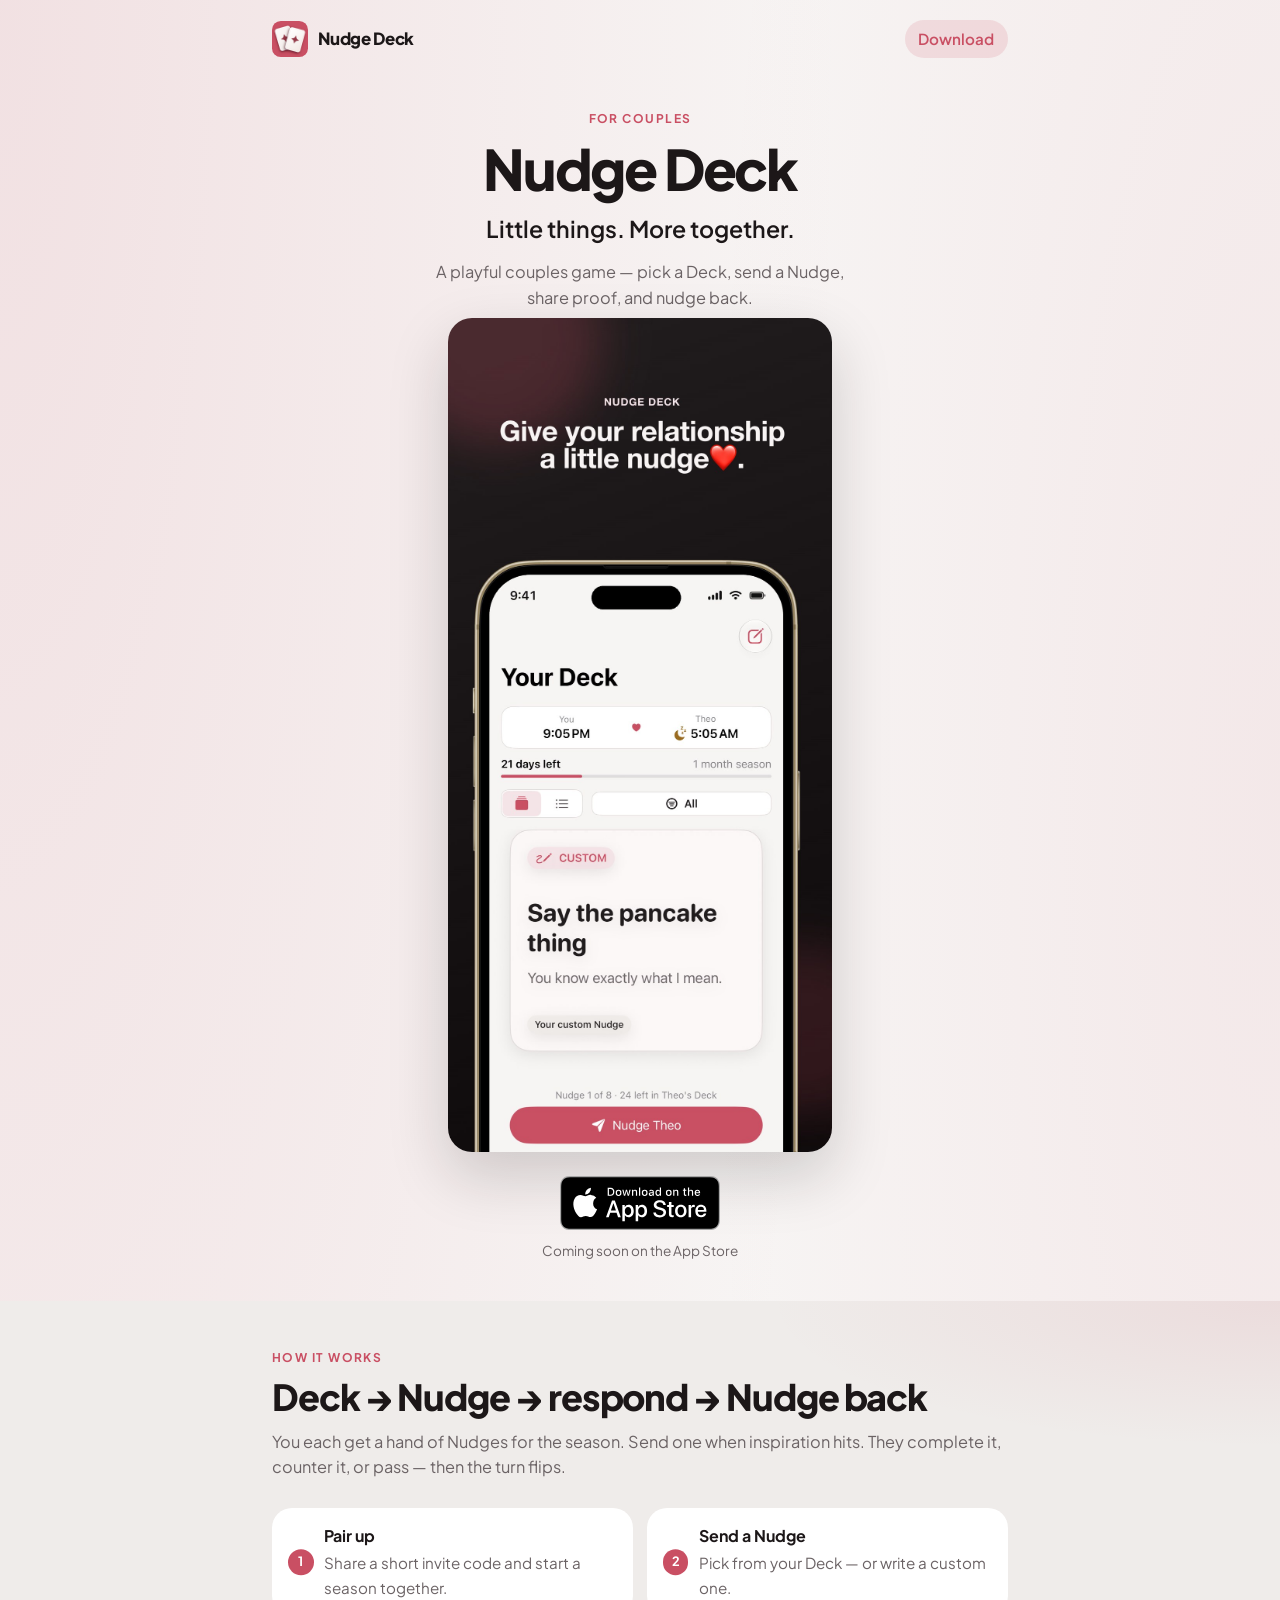
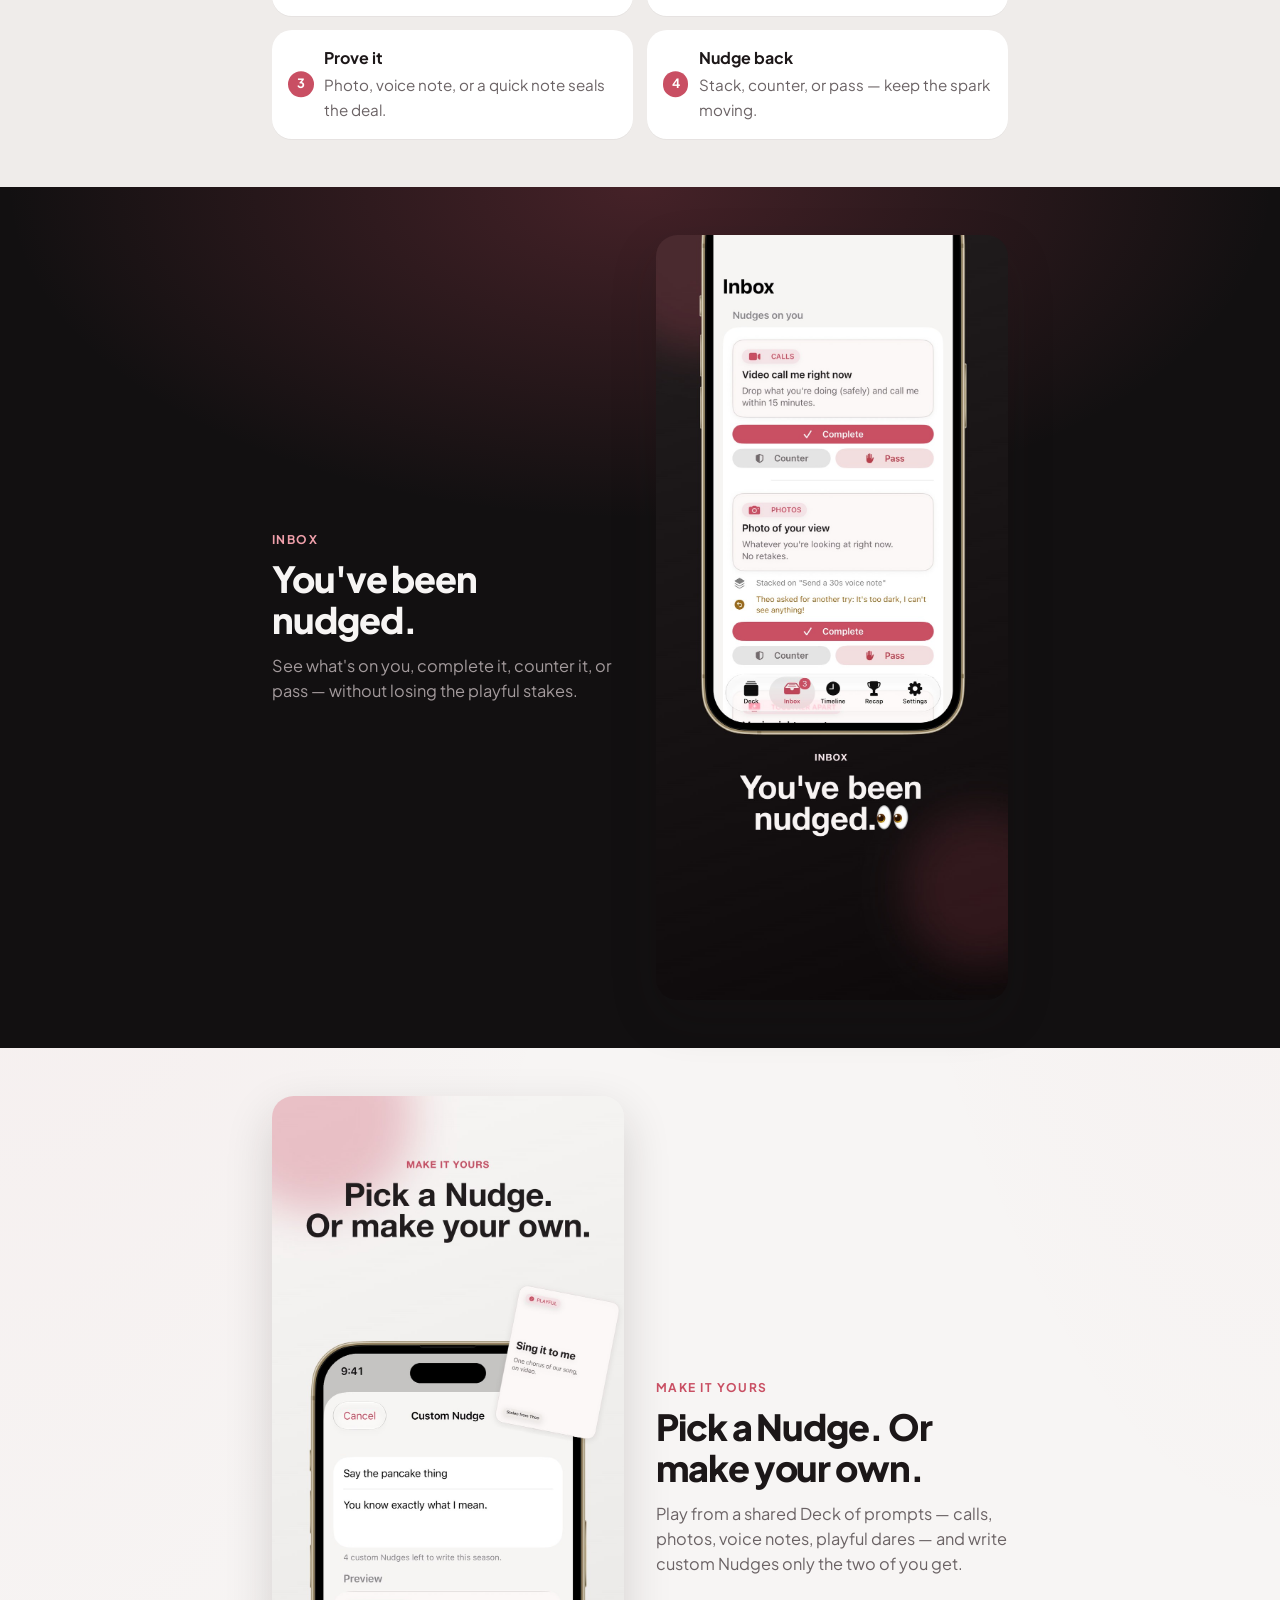
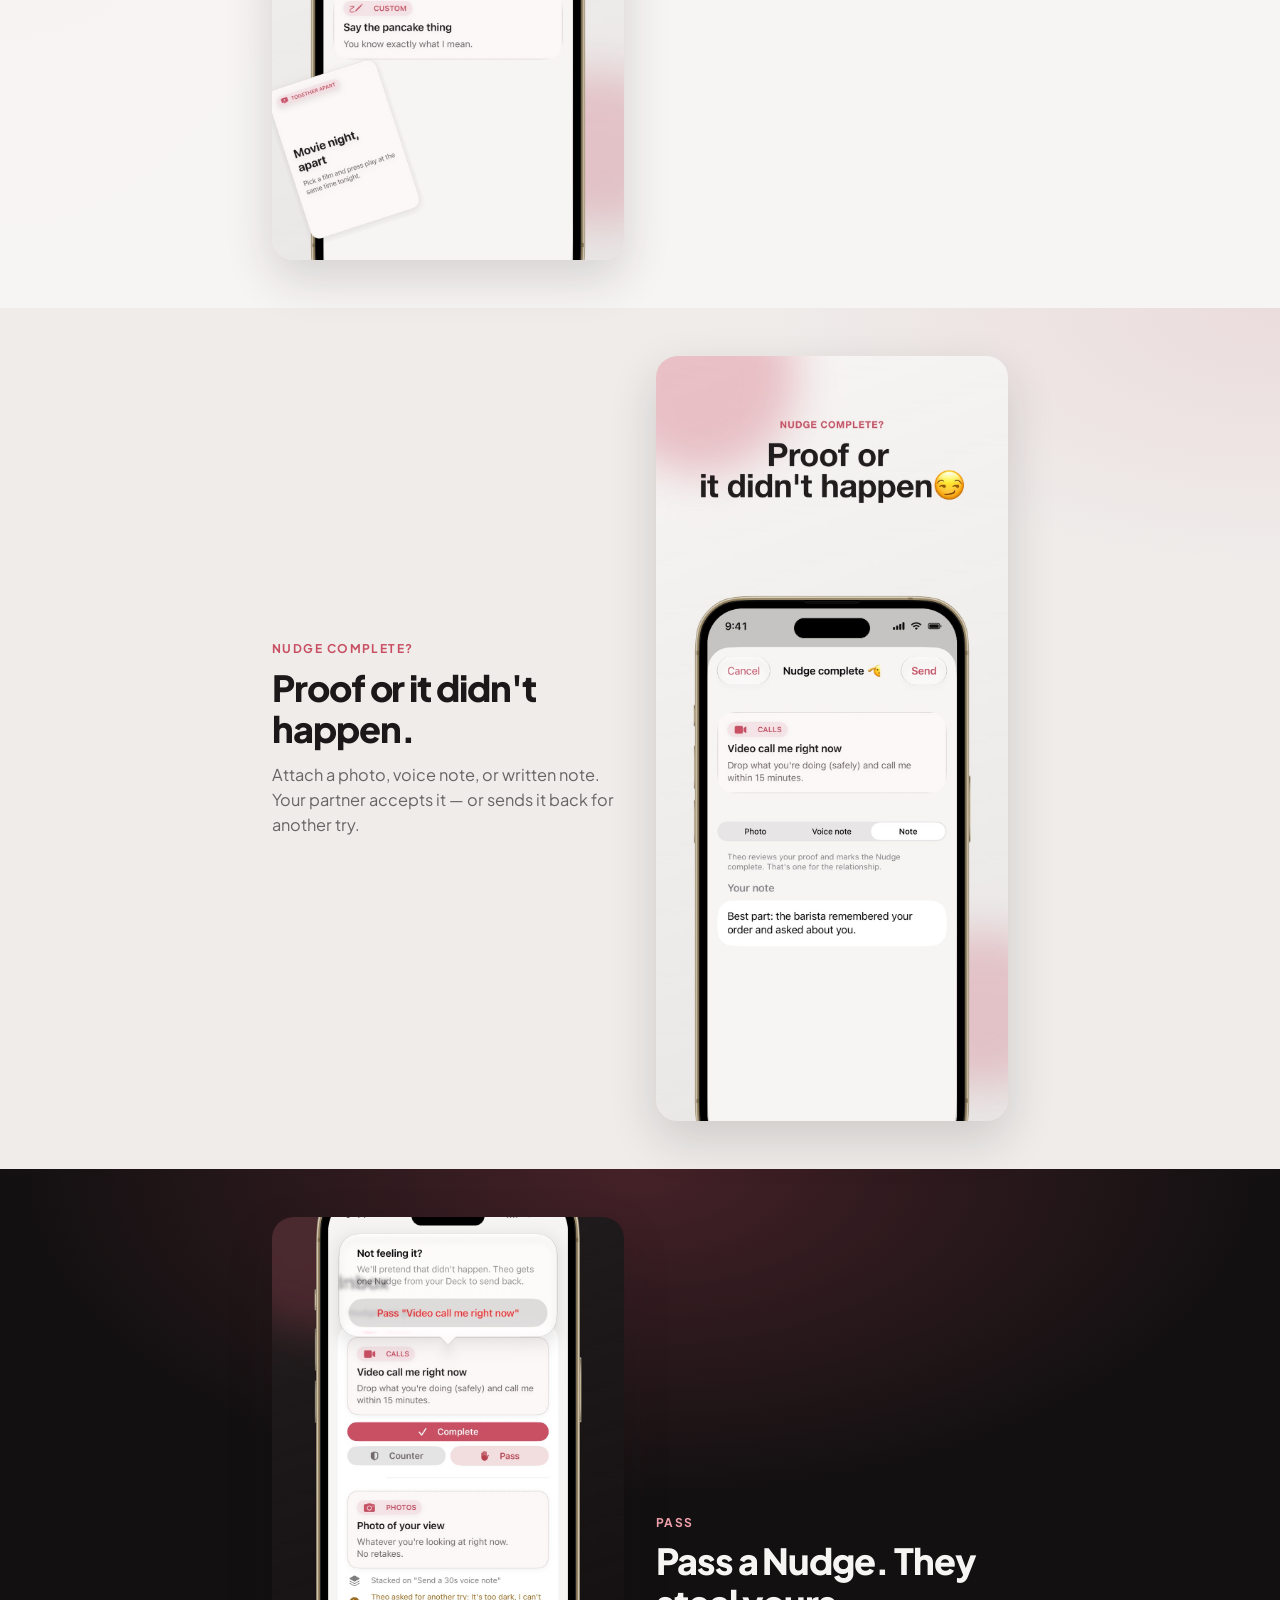
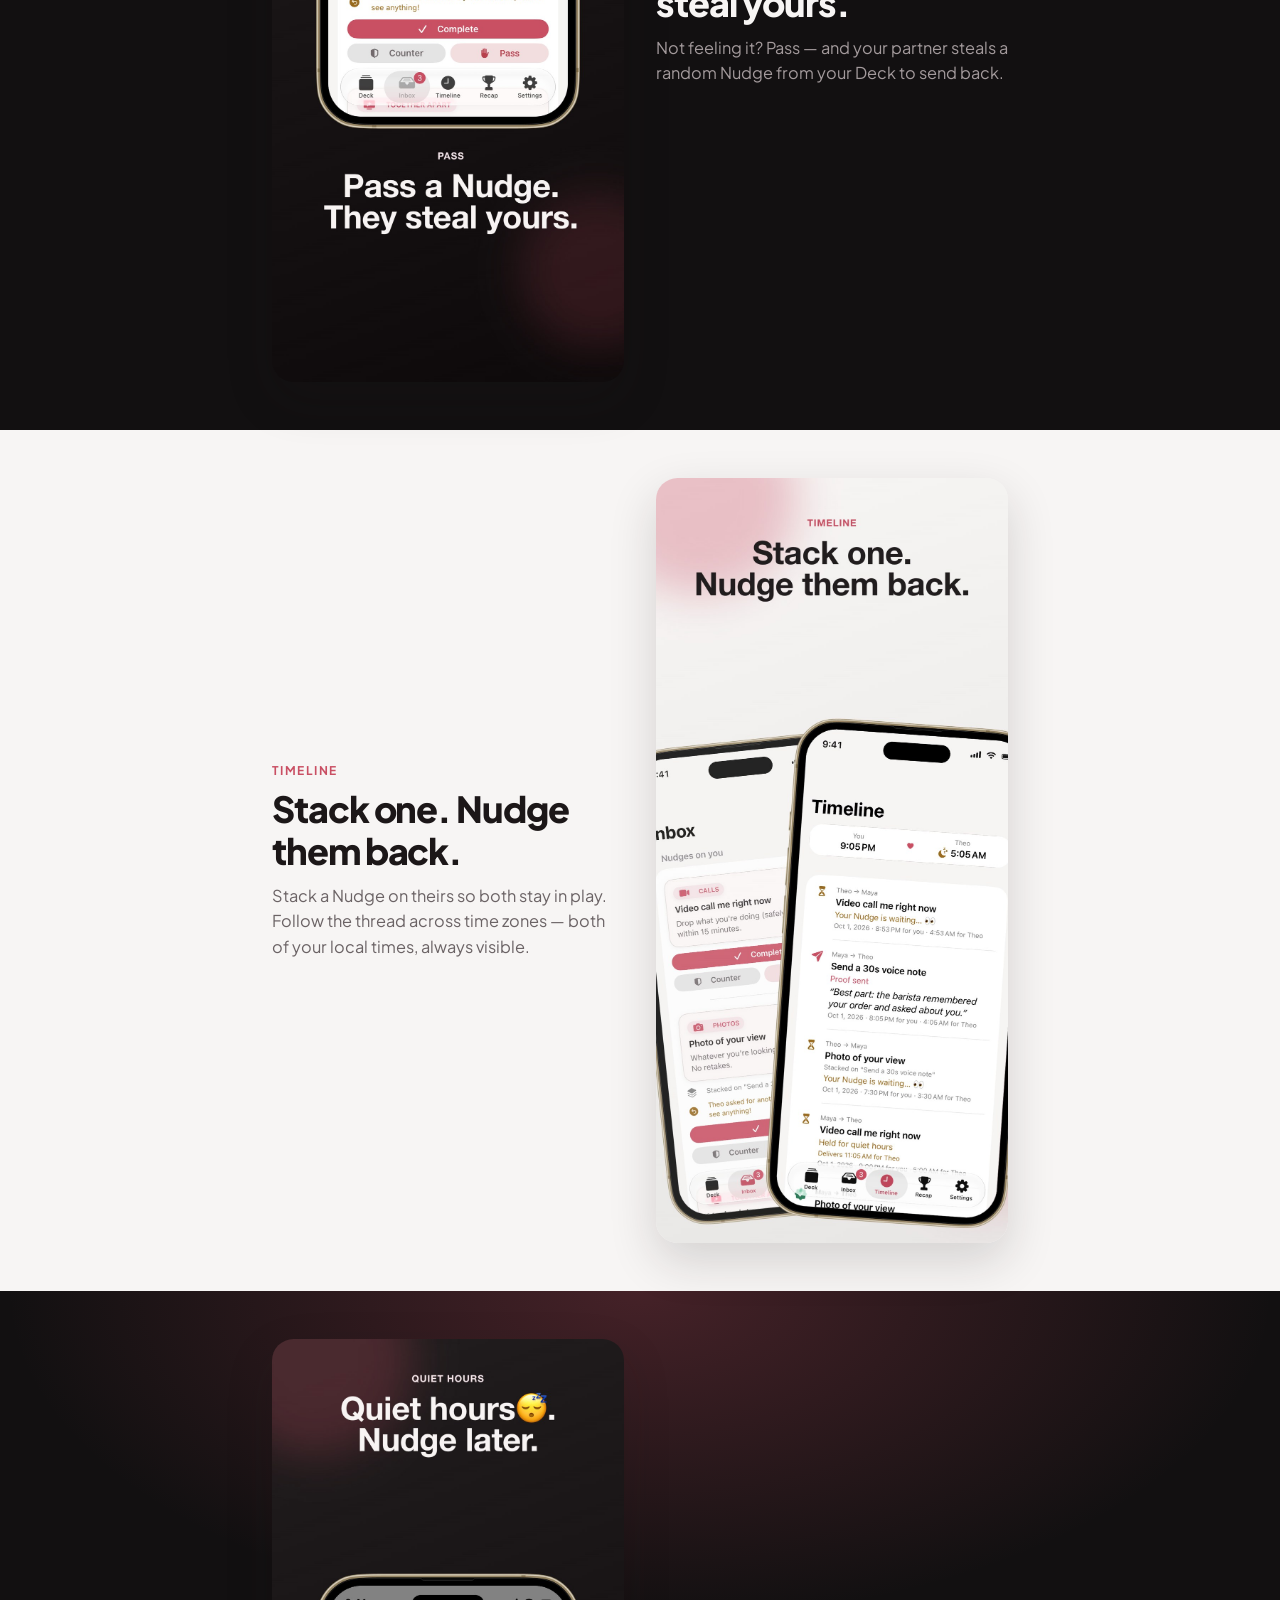
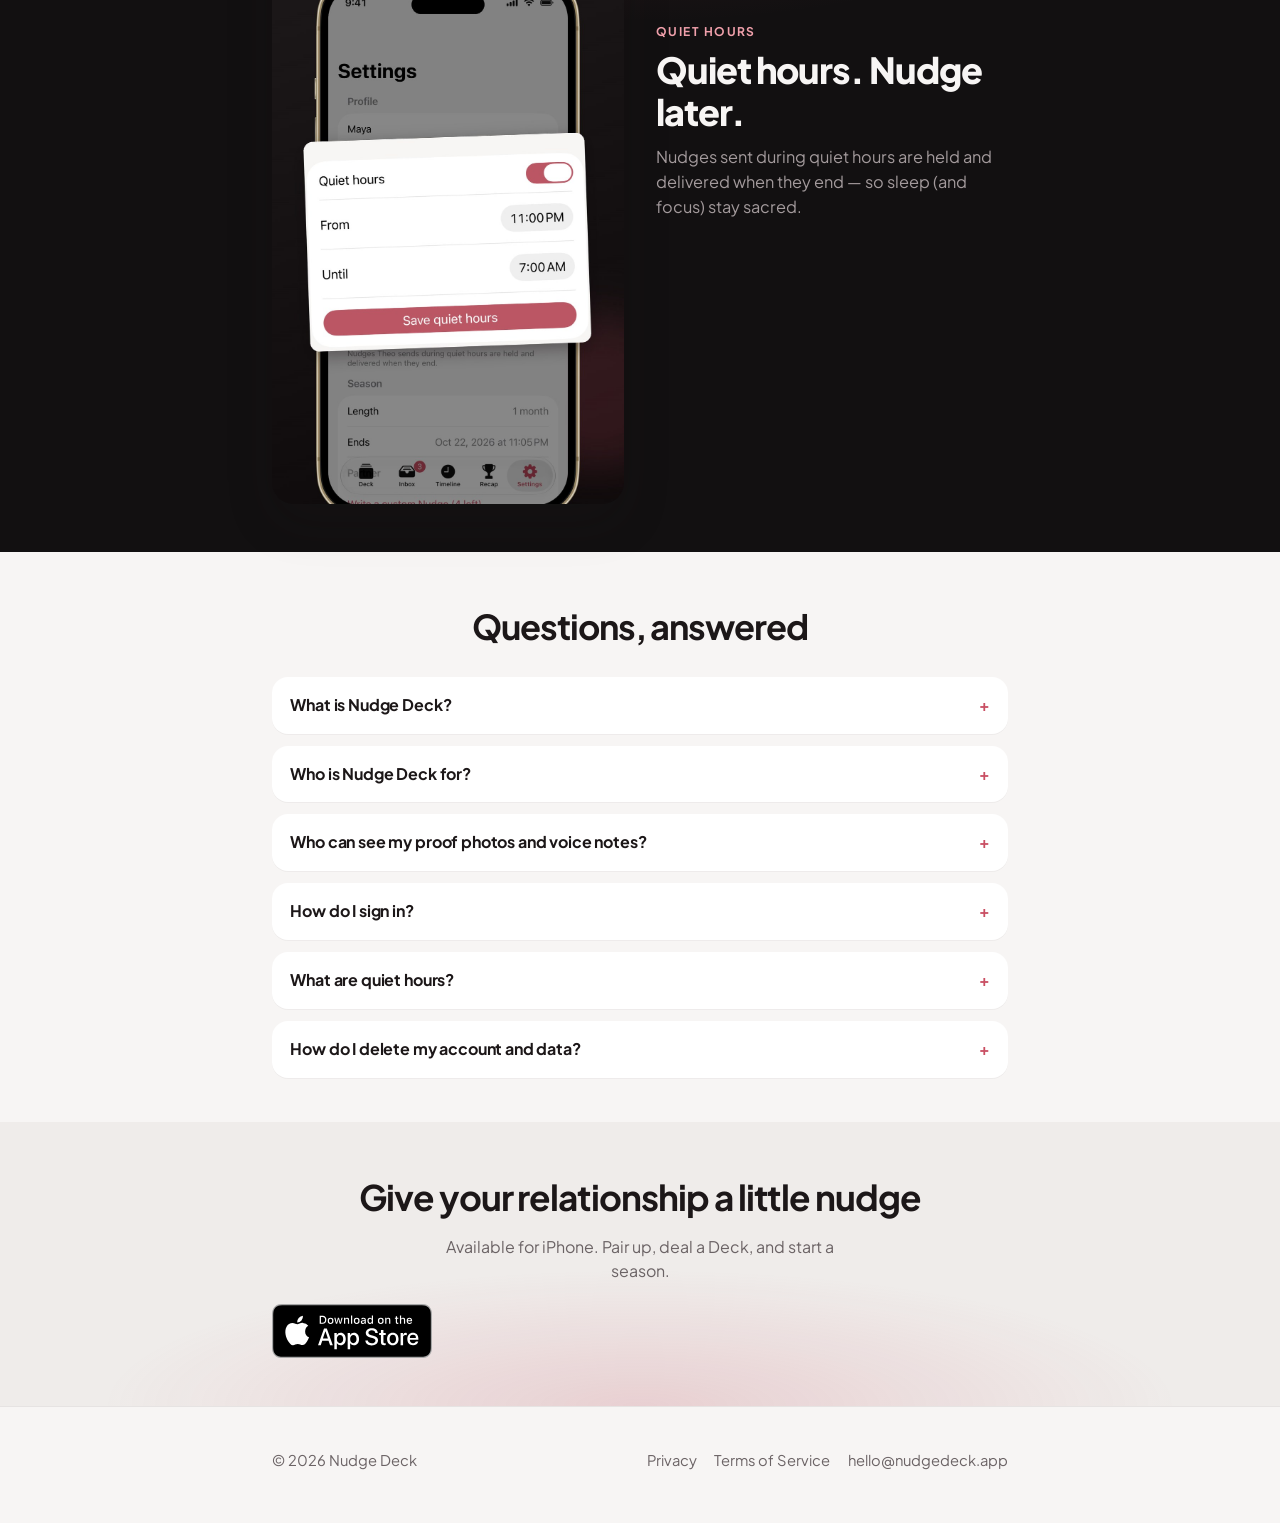
==== landing/index.html @ 4bb5086f "Add NudgeDeck marketing site for Cloudflare Pages. Static mobile-first landing under landing/ with A" ====
<!DOCTYPE html>
<html lang="en">
	<head>
		<meta charset="UTF-8" />
		<meta name="viewport" content="width=device-width, initial-scale=1.0" />
		<!-- Set when the App Store listing is live -->
		<meta name="nudgedeck:app-store-url" content="" />
		<title>Nudge Deck — Little things. More together.</title>
		<meta
			name="description"
			content="Nudge Deck is a playful couples game for iOS. Pick a Deck, send a Nudge, share proof, and nudge back — little challenges that keep you close."
		/>
		<link rel="canonical" href="https://nudgedeck.app/" />
		<meta name="robots" content="index, follow" />
		<meta name="theme-color" content="#C94F63" />
		<meta property="og:type" content="website" />
		<meta property="og:site_name" content="Nudge Deck" />
		<meta property="og:url" content="https://nudgedeck.app/" />
		<meta property="og:title" content="Nudge Deck — Little things. More together." />
		<meta
			property="og:description"
			content="A playful couples game: pick a Deck, send a Nudge, share proof, and nudge back."
		/>
		<meta property="og:image" content="https://nudgedeck.app/assets/og-image.jpg" />
		<meta property="og:image:width" content="1200" />
		<meta property="og:image:height" content="630" />
		<meta name="twitter:card" content="summary_large_image" />
		<meta name="twitter:title" content="Nudge Deck — Little things. More together." />
		<meta
			name="twitter:description"
			content="A playful couples game for couples who want little moments, more often."
		/>
		<meta name="twitter:image" content="https://nudgedeck.app/assets/og-image.jpg" />
		<link rel="icon" type="image/png" href="./assets/favicon.png" />
		<link rel="apple-touch-icon" href="./assets/app-icon.png" />
		<link rel="stylesheet" href="./styles.css" />
		<script type="application/ld+json">
			{
				"@context": "https://schema.org",
				"@graph": [
					{
						"@type": "Organization",
						"@id": "https://nudgedeck.app/#organization",
						"name": "Nudge Deck",
						"url": "https://nudgedeck.app/",
						"email": "hello@nudgedeck.app",
						"logo": "https://nudgedeck.app/assets/app-icon.png"
					},
					{
						"@type": "SoftwareApplication",
						"@id": "https://nudgedeck.app/#app",
						"name": "Nudge Deck",
						"applicationCategory": "LifestyleApplication",
						"operatingSystem": "iOS",
						"description": "A playful couples game where you send each other little challenges, dares, questions, and things to do together.",
						"url": "https://nudgedeck.app/",
						"image": "https://nudgedeck.app/assets/og-image.jpg",
						"author": { "@id": "https://nudgedeck.app/#organization" },
						"offers": {
							"@type": "Offer",
							"price": "0",
							"priceCurrency": "USD"
						}
					},
					{
						"@type": "WebSite",
						"@id": "https://nudgedeck.app/#website",
						"url": "https://nudgedeck.app/",
						"name": "Nudge Deck",
						"publisher": { "@id": "https://nudgedeck.app/#organization" },
						"inLanguage": "en"
					},
					{
						"@type": "FAQPage",
						"@id": "https://nudgedeck.app/#faq",
						"mainEntity": [
							{
								"@type": "Question",
								"name": "What is Nudge Deck?",
								"acceptedAnswer": {
									"@type": "Answer",
									"text": "Nudge Deck is a playful couples game for iOS. You and your partner share a Deck of Nudges — little challenges, dares, questions, and things to do together — then take turns sending, responding, and nudging back."
								}
							},
							{
								"@type": "Question",
								"name": "Who is Nudge Deck for?",
								"acceptedAnswer": {
									"@type": "Answer",
									"text": "Nudge Deck is built for couples. You pair with one partner using an invite code and play together for a season."
								}
							},
							{
								"@type": "Question",
								"name": "Who can see my proof photos and voice notes?",
								"acceptedAnswer": {
									"@type": "Answer",
									"text": "Proof you attach to a Nudge is visible to your paired partner. It is not shown to other users."
								}
							},
							{
								"@type": "Question",
								"name": "How do I sign in?",
								"acceptedAnswer": {
									"@type": "Answer",
									"text": "Nudge Deck uses Sign in with Apple to create and secure your account."
								}
							},
							{
								"@type": "Question",
								"name": "What are quiet hours?",
								"acceptedAnswer": {
									"@type": "Answer",
									"text": "Quiet hours let you pause delivery of new Nudges overnight or during focus time. Nudges your partner sends during quiet hours are held and delivered when quiet hours end."
								}
							},
							{
								"@type": "Question",
								"name": "How do I delete my account and data?",
								"acceptedAnswer": {
									"@type": "Answer",
									"text": "Email hello@nudgedeck.app to request account and data deletion. We will confirm when the deletion is complete."
								}
							}
						]
					}
				]
			}
		</script>
	</head>
	<body>
		<a class="skip-link" href="#main">Skip to content</a>
		<header class="site-header">
			<div class="wrap nav">
				<a class="brand" href="/">
					<img src="./assets/brand-icon.png" width="72" height="72" alt="" />
					<span>Nudge Deck</span>
				</a>
				<a class="nav-link" href="#download">Download</a>
			</div>
		</header>

		<main id="main">
			<section class="hero wrap">
				<p class="eyebrow">For couples</p>
				<h1>Nudge Deck</h1>
				<p class="tagline">Little things. More together.</p>
				<p class="support">
					A playful couples game — pick a Deck, send a Nudge, share proof, and nudge
					back.
				</p>
				<div class="hero-visual">
					<img
						src="./assets/screenshots/01-hero.jpg"
						width="990"
						height="2151"
						alt="Give your relationship a little nudge — Nudge Deck app screenshot"
						fetchpriority="high"
					/>
				</div>
				<div class="cta-row" id="download">
					<a
						class="app-store-badge"
						id="app-store-link"
						href="#download"
						aria-label="Download on the App Store"
					>
						<img
							src="./assets/app-store-badge.svg"
							width="160"
							height="54"
							alt="Download on the App Store"
						/>
					</a>
					<p class="cta-note" id="cta-note">Coming soon on the App Store</p>
				</div>
			</section>

			<section class="section soft" aria-labelledby="how-heading">
				<div class="wrap">
					<p class="section-label">How it works</p>
					<h2 id="how-heading">Deck → Nudge → respond → Nudge back</h2>
					<p class="section-copy">
						You each get a hand of Nudges for the season. Send one when inspiration
						hits. They complete it, counter it, or pass — then the turn flips.
					</p>
					<ol class="steps">
						<li>
							<strong>Pair up</strong>
							<span>Share a short invite code and start a season together.</span>
						</li>
						<li>
							<strong>Send a Nudge</strong>
							<span>Pick from your Deck — or write a custom one.</span>
						</li>
						<li>
							<strong>Prove it</strong>
							<span>Photo, voice note, or a quick note seals the deal.</span>
						</li>
						<li>
							<strong>Nudge back</strong>
							<span>Stack, counter, or pass — keep the spark moving.</span>
						</li>
					</ol>
				</div>
			</section>

			<section class="section dark" aria-labelledby="inbox-heading">
				<div class="wrap feature">
					<div class="copy">
						<p class="section-label">Inbox</p>
						<h2 id="inbox-heading">You've been nudged.</h2>
						<p class="section-copy">
							See what's on you, complete it, counter it, or pass — without losing
							the playful stakes.
						</p>
					</div>
					<div class="section-media">
						<img
							src="./assets/screenshots/03-inbox.jpg"
							width="990"
							height="2151"
							alt="You've been nudged — Inbox screenshot"
							loading="lazy"
						/>
					</div>
				</div>
			</section>

			<section class="section" aria-labelledby="custom-heading">
				<div class="wrap feature reverse">
					<div class="copy">
						<p class="section-label">Make it yours</p>
						<h2 id="custom-heading">Pick a Nudge. Or make your own.</h2>
						<p class="section-copy">
							Play from a shared Deck of prompts — calls, photos, voice notes,
							playful dares — and write custom Nudges only the two of you get.
						</p>
					</div>
					<div class="section-media">
						<img
							src="./assets/screenshots/02-custom.jpg"
							width="990"
							height="2151"
							alt="Pick a Nudge or make your own — Custom Nudge screenshot"
							loading="lazy"
						/>
					</div>
				</div>
			</section>

			<section class="section soft" aria-labelledby="proof-heading">
				<div class="wrap feature">
					<div class="copy">
						<p class="section-label">Nudge complete?</p>
						<h2 id="proof-heading">Proof or it didn't happen.</h2>
						<p class="section-copy">
							Attach a photo, voice note, or written note. Your partner accepts it —
							or sends it back for another try.
						</p>
					</div>
					<div class="section-media">
						<img
							src="./assets/screenshots/04-proof.jpg"
							width="990"
							height="2151"
							alt="Proof or it didn't happen — proof screenshot"
							loading="lazy"
						/>
					</div>
				</div>
			</section>

			<section class="section dark" aria-labelledby="pass-heading">
				<div class="wrap feature reverse">
					<div class="copy">
						<p class="section-label">Pass</p>
						<h2 id="pass-heading">Pass a Nudge. They steal yours.</h2>
						<p class="section-copy">
							Not feeling it? Pass — and your partner steals a random Nudge from
							your Deck to send back.
						</p>
					</div>
					<div class="section-media">
						<img
							src="./assets/screenshots/05-pass.jpg"
							width="990"
							height="2151"
							alt="Pass a Nudge. They steal yours. — Pass screenshot"
							loading="lazy"
						/>
					</div>
				</div>
			</section>

			<section class="section" aria-labelledby="timeline-heading">
				<div class="wrap feature">
					<div class="copy">
						<p class="section-label">Timeline</p>
						<h2 id="timeline-heading">Stack one. Nudge them back.</h2>
						<p class="section-copy">
							Stack a Nudge on theirs so both stay in play. Follow the thread across
							time zones — both of your local times, always visible.
						</p>
					</div>
					<div class="section-media">
						<img
							src="./assets/screenshots/06-timeline.jpg"
							width="990"
							height="2151"
							alt="Stack one. Nudge them back. — Timeline screenshot"
							loading="lazy"
						/>
					</div>
				</div>
			</section>

			<section class="section dark" aria-labelledby="quiet-heading">
				<div class="wrap feature reverse">
					<div class="copy">
						<p class="section-label">Quiet hours</p>
						<h2 id="quiet-heading">Quiet hours. Nudge later.</h2>
						<p class="section-copy">
							Nudges sent during quiet hours are held and delivered when they end —
							so sleep (and focus) stay sacred.
						</p>
					</div>
					<div class="section-media">
						<img
							src="./assets/screenshots/07-quiet-hours.jpg"
							width="990"
							height="2151"
							alt="Quiet hours. Nudge later. — Quiet hours screenshot"
							loading="lazy"
						/>
					</div>
				</div>
			</section>

			<section class="faq wrap" aria-labelledby="faq-heading">
				<h2 id="faq-heading">Questions, answered</h2>
				<details>
					<summary>What is Nudge Deck?</summary>
					<p>
						Nudge Deck is a playful couples game for iOS. You and your partner share
						a Deck of Nudges — little challenges, dares, questions, and things to do
						together — then take turns sending, responding, and nudging back.
					</p>
				</details>
				<details>
					<summary>Who is Nudge Deck for?</summary>
					<p>
						Nudge Deck is built for couples. You pair with one partner using an
						invite code and play together for a season.
					</p>
				</details>
				<details>
					<summary>Who can see my proof photos and voice notes?</summary>
					<p>
						Proof you attach to a Nudge is visible to your paired partner. It is not
						shown to other users.
					</p>
				</details>
				<details>
					<summary>How do I sign in?</summary>
					<p>
						Nudge Deck uses Sign in with Apple to create and secure your account.
					</p>
				</details>
				<details>
					<summary>What are quiet hours?</summary>
					<p>
						Quiet hours let you pause delivery of new Nudges overnight or during
						focus time. Nudges your partner sends during quiet hours are held and
						delivered when quiet hours end.
					</p>
				</details>
				<details>
					<summary>How do I delete my account and data?</summary>
					<p>
						Email
						<a href="mailto:hello@nudgedeck.app">hello@nudgedeck.app</a>
						to request account and data deletion. We will confirm when the deletion
						is complete.
					</p>
				</details>
			</section>

			<section class="download" aria-labelledby="get-heading">
				<div class="wrap">
					<h2 id="get-heading">Give your relationship a little nudge</h2>
					<p>Available for iPhone. Pair up, deal a Deck, and start a season.</p>
					<a
						class="app-store-badge"
						id="app-store-link-footer"
						href="#download"
						aria-label="Download on the App Store"
					>
						<img
							src="./assets/app-store-badge.svg"
							width="160"
							height="54"
							alt="Download on the App Store"
						/>
					</a>
				</div>
			</section>
		</main>

		<footer class="site-footer">
			<div class="wrap footer-inner">
				<p>© <span id="year">2026</span> Nudge Deck</p>
				<nav class="footer-links" aria-label="Footer">
					<a href="./privacy.html">Privacy</a>
					<a href="./terms.html">Terms of Service</a>
					<a href="mailto:hello@nudgedeck.app">hello@nudgedeck.app</a>
				</nav>
			</div>
		</footer>

		<script>
			(function () {
				var yearEl = document.getElementById("year");
				if (yearEl) yearEl.textContent = String(new Date().getFullYear());

				var meta = document.querySelector('meta[name="nudgedeck:app-store-url"]');
				var url = meta && meta.getAttribute("content") ? meta.getAttribute("content").trim() : "";
				var links = [
					document.getElementById("app-store-link"),
					document.getElementById("app-store-link-footer"),
				];
				var note = document.getElementById("cta-note");
				if (url) {
					links.forEach(function (link) {
						if (!link) return;
						link.href = url;
						link.target = "_blank";
						link.rel = "noopener noreferrer";
					});
					if (note) note.hidden = true;
				}
			})();
		</script>
	</body>
</html>
---- landing/styles.css ----
@import url("https://fonts.googleapis.com/css2?family=Plus+Jakarta+Sans:ital,wght@0,400;0,500;0,600;0,700;0,800;1,400&display=swap");

:root {
	--brand: #c94f63;
	--brand-strong: #d15d6d;
	--brand-soft: rgba(201, 79, 99, 0.14);
	--canvas: #f7f5f4;
	--canvas-deep: #efecea;
	--ink: #1c1718;
	--ink-muted: #6b6365;
	--surface: #ffffff;
	--dark: #121011;
	--dark-elevated: #1b1819;
	--dark-muted: #a39a9c;
	--max: 42rem;
	--radius: 1.25rem;
	--ease: cubic-bezier(0.22, 1, 0.36, 1);
}

*,
*::before,
*::after {
	box-sizing: border-box;
}

html {
	scroll-behavior: smooth;
}

body {
	margin: 0;
	font-family: "Plus Jakarta Sans", system-ui, -apple-system, sans-serif;
	color: var(--ink);
	background:
		radial-gradient(120% 80% at 0% 0%, rgba(201, 79, 99, 0.12), transparent 55%),
		radial-gradient(90% 60% at 100% 10%, rgba(201, 79, 99, 0.08), transparent 50%),
		var(--canvas);
	line-height: 1.55;
	-webkit-font-smoothing: antialiased;
	text-rendering: optimizeLegibility;
}

img {
	max-width: 100%;
	height: auto;
	display: block;
}

a {
	color: var(--brand);
	text-decoration: none;
}

a:hover {
	text-decoration: underline;
}

.skip-link {
	position: absolute;
	left: -999px;
	top: 0;
	background: var(--brand);
	color: white;
	padding: 0.75rem 1rem;
	z-index: 100;
}

.skip-link:focus {
	left: 1rem;
	top: 1rem;
}

.wrap {
	width: min(100% - 2rem, var(--max));
	margin-inline: auto;
}

/* Nav */
.site-header {
	padding: 1.25rem 0 0.5rem;
}

.nav {
	display: flex;
	align-items: center;
	justify-content: space-between;
	gap: 1rem;
}

.brand {
	display: inline-flex;
	align-items: center;
	gap: 0.65rem;
	color: var(--ink);
	text-decoration: none;
	font-weight: 800;
	font-size: 1.05rem;
	letter-spacing: -0.02em;
}

.brand:hover {
	text-decoration: none;
}

.brand img {
	width: 2.25rem;
	height: 2.25rem;
	border-radius: 0.55rem;
}

.nav-link {
	font-weight: 600;
	font-size: 0.95rem;
	color: var(--brand);
	text-decoration: none;
	padding: 0.45rem 0.85rem;
	border-radius: 999px;
	background: var(--brand-soft);
}

.nav-link:hover {
	text-decoration: none;
	background: rgba(201, 79, 99, 0.22);
}

/* Hero */
.hero {
	padding: 1.5rem 0 2.5rem;
	text-align: center;
}

.hero-visual {
	margin: 0.5rem auto 1.25rem;
	width: min(100%, 22rem);
	animation: rise 0.9s var(--ease) both;
}

.hero-visual img {
	width: 100%;
	border-radius: 1.5rem;
	box-shadow: 0 24px 60px rgba(28, 23, 24, 0.18);
}

.eyebrow {
	display: inline-block;
	font-size: 0.75rem;
	font-weight: 700;
	letter-spacing: 0.12em;
	text-transform: uppercase;
	color: var(--brand);
	margin-bottom: 0.65rem;
	animation: rise 0.8s var(--ease) 0.05s both;
}

.hero h1 {
	margin: 0;
	font-size: clamp(2.4rem, 10vw, 3.5rem);
	line-height: 1.05;
	letter-spacing: -0.04em;
	font-weight: 800;
	animation: rise 0.85s var(--ease) 0.1s both;
}

.tagline {
	margin: 0.85rem 0 0;
	font-size: clamp(1.15rem, 4vw, 1.45rem);
	font-weight: 600;
	color: var(--ink);
	animation: rise 0.9s var(--ease) 0.15s both;
}

.support {
	margin: 0.75rem auto 0;
	max-width: 28rem;
	color: var(--ink-muted);
	font-size: 1.02rem;
	animation: rise 0.95s var(--ease) 0.2s both;
}

.cta-row {
	margin-top: 1.5rem;
	display: flex;
	flex-direction: column;
	align-items: center;
	gap: 0.65rem;
	animation: rise 1s var(--ease) 0.25s both;
}

.app-store-badge img {
	width: 10rem;
}

.cta-note {
	margin: 0;
	font-size: 0.85rem;
	color: var(--ink-muted);
}

/* Sections */
.section {
	padding: 3rem 0;
}

.section-label {
	margin: 0 0 0.5rem;
	font-size: 0.75rem;
	font-weight: 700;
	letter-spacing: 0.12em;
	text-transform: uppercase;
	color: var(--brand);
}

.section h2 {
	margin: 0;
	font-size: clamp(1.7rem, 6vw, 2.25rem);
	line-height: 1.15;
	letter-spacing: -0.03em;
	font-weight: 800;
}

.section-copy {
	margin: 0.75rem 0 0;
	color: var(--ink-muted);
	font-size: 1.02rem;
}

.section-media {
	margin: 1.5rem auto 0;
	width: min(100%, 22rem);
}

.section-media img {
	width: 100%;
	border-radius: 1.35rem;
	box-shadow: 0 18px 48px rgba(28, 23, 24, 0.16);
}

.section.dark {
	background:
		radial-gradient(90% 70% at 50% 0%, rgba(201, 79, 99, 0.28), transparent 55%),
		var(--dark);
	color: #f7f5f4;
}

.section.dark .section-copy {
	color: var(--dark-muted);
}

.section.dark .section-label {
	color: #f0a0ab;
}

.section.soft {
	background:
		radial-gradient(80% 60% at 100% 0%, rgba(201, 79, 99, 0.1), transparent 50%),
		var(--canvas-deep);
}

/* How it works */
.steps {
	list-style: none;
	margin: 1.75rem 0 0;
	padding: 0;
	display: grid;
	gap: 0.85rem;
	counter-reset: step;
}

.steps li {
	counter-increment: step;
	background: var(--surface);
	border-radius: var(--radius);
	padding: 1rem 1.1rem 1rem 3.25rem;
	position: relative;
	box-shadow: 0 1px 0 rgba(28, 23, 24, 0.04);
}

.steps li::before {
	content: counter(step);
	position: absolute;
	left: 1rem;
	top: 50%;
	transform: translateY(-50%);
	width: 1.6rem;
	height: 1.6rem;
	border-radius: 999px;
	background: var(--brand);
	color: white;
	font-size: 0.8rem;
	font-weight: 700;
	display: grid;
	place-items: center;
}

.steps strong {
	display: block;
	font-size: 1rem;
	margin-bottom: 0.15rem;
}

.steps span {
	color: var(--ink-muted);
	font-size: 0.95rem;
}

/* Feature bands */
.feature {
	display: grid;
	gap: 0.25rem;
	text-align: center;
}

.feature .section-media {
	order: -1;
}

/* FAQ */
.faq {
	padding: 3rem 0 2rem;
}

.faq h2 {
	text-align: center;
	margin: 0 0 1.5rem;
	font-size: clamp(1.7rem, 6vw, 2.15rem);
	letter-spacing: -0.03em;
}

.faq details {
	background: var(--surface);
	border-radius: 1rem;
	padding: 1rem 1.15rem;
	margin-bottom: 0.75rem;
	box-shadow: 0 1px 0 rgba(28, 23, 24, 0.04);
}

.faq summary {
	cursor: pointer;
	font-weight: 700;
	letter-spacing: -0.01em;
	list-style: none;
}

.faq summary::-webkit-details-marker {
	display: none;
}

.faq summary::after {
	content: "+";
	float: right;
	color: var(--brand);
	font-weight: 700;
}

.faq details[open] summary::after {
	content: "–";
}

.faq details p {
	margin: 0.75rem 0 0;
	color: var(--ink-muted);
}

/* Download band */
.download {
	padding: 3rem 0;
	text-align: center;
	background:
		radial-gradient(70% 80% at 50% 100%, rgba(201, 79, 99, 0.18), transparent 60%),
		var(--canvas-deep);
}

.download h2 {
	margin: 0;
	font-size: clamp(1.7rem, 6vw, 2.2rem);
	letter-spacing: -0.03em;
}

.download p {
	margin: 0.65rem auto 1.25rem;
	max-width: 26rem;
	color: var(--ink-muted);
}

/* Footer */
.site-footer {
	padding: 1.75rem 0 2.25rem;
	border-top: 1px solid rgba(28, 23, 24, 0.08);
}

.footer-inner {
	display: flex;
	flex-wrap: wrap;
	gap: 0.75rem 1.25rem;
	align-items: center;
	justify-content: space-between;
	color: var(--ink-muted);
	font-size: 0.92rem;
}

.footer-links {
	display: flex;
	flex-wrap: wrap;
	gap: 0.85rem 1.1rem;
}

.footer-links a {
	color: var(--ink-muted);
}

.footer-links a:hover {
	color: var(--brand);
}

/* Legal pages */
.legal {
	padding: 2rem 0 3.5rem;
	width: min(100% - 2rem, 42rem);
	margin-inline: auto;
}

.legal h1 {
	margin: 0 0 0.5rem;
	font-size: clamp(2rem, 7vw, 2.6rem);
	letter-spacing: -0.03em;
}

.legal .updated {
	color: var(--ink-muted);
	margin-bottom: 1.5rem;
}

.legal h2 {
	margin: 2rem 0 0.65rem;
	font-size: 1.2rem;
}

.legal h3 {
	margin: 1.25rem 0 0.5rem;
	font-size: 1.05rem;
}

.legal p,
.legal li {
	color: #3a3335;
}

.legal ul {
	padding-left: 1.2rem;
}

.legal-nav {
	padding: 1.25rem 0 0;
}

.legal-nav a {
	font-weight: 600;
}

@keyframes rise {
	from {
		opacity: 0;
		transform: translateY(14px);
	}
	to {
		opacity: 1;
		transform: translateY(0);
	}
}

@media (prefers-reduced-motion: reduce) {
	*,
	*::before,
	*::after {
		animation: none !important;
		transition: none !important;
		scroll-behavior: auto !important;
	}
}

@media (min-width: 720px) {
	.wrap {
		width: min(100% - 3rem, 46rem);
	}

	.hero {
		padding-top: 2rem;
	}

	.hero-visual,
	.section-media {
		width: min(100%, 24rem);
	}

	.feature {
		grid-template-columns: 1fr 1fr;
		align-items: center;
		text-align: left;
		gap: 2rem;
	}

	.feature .section-media {
		order: 0;
		margin: 0;
		width: 100%;
	}

	.feature.reverse .copy {
		order: 1;
	}

	.feature.reverse .section-media {
		order: 0;
	}

	.steps {
		grid-template-columns: 1fr 1fr;
	}
}
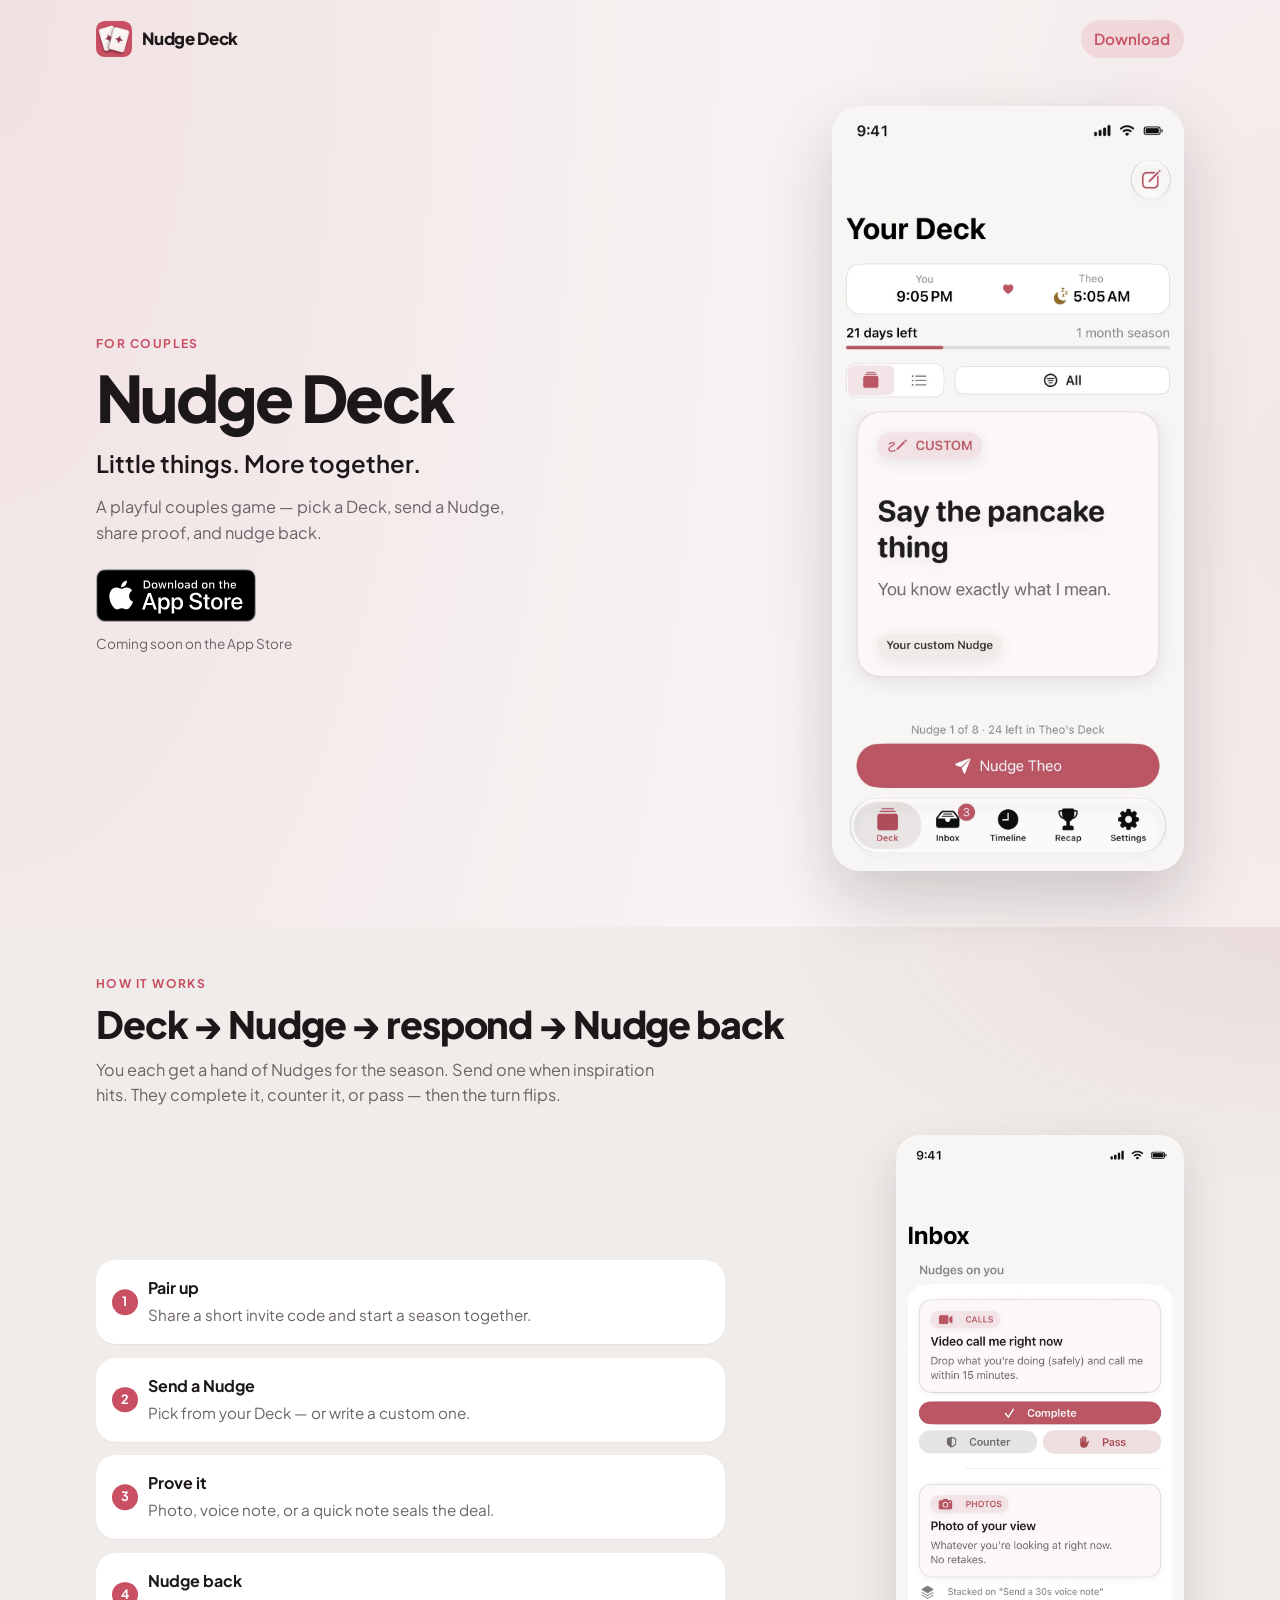
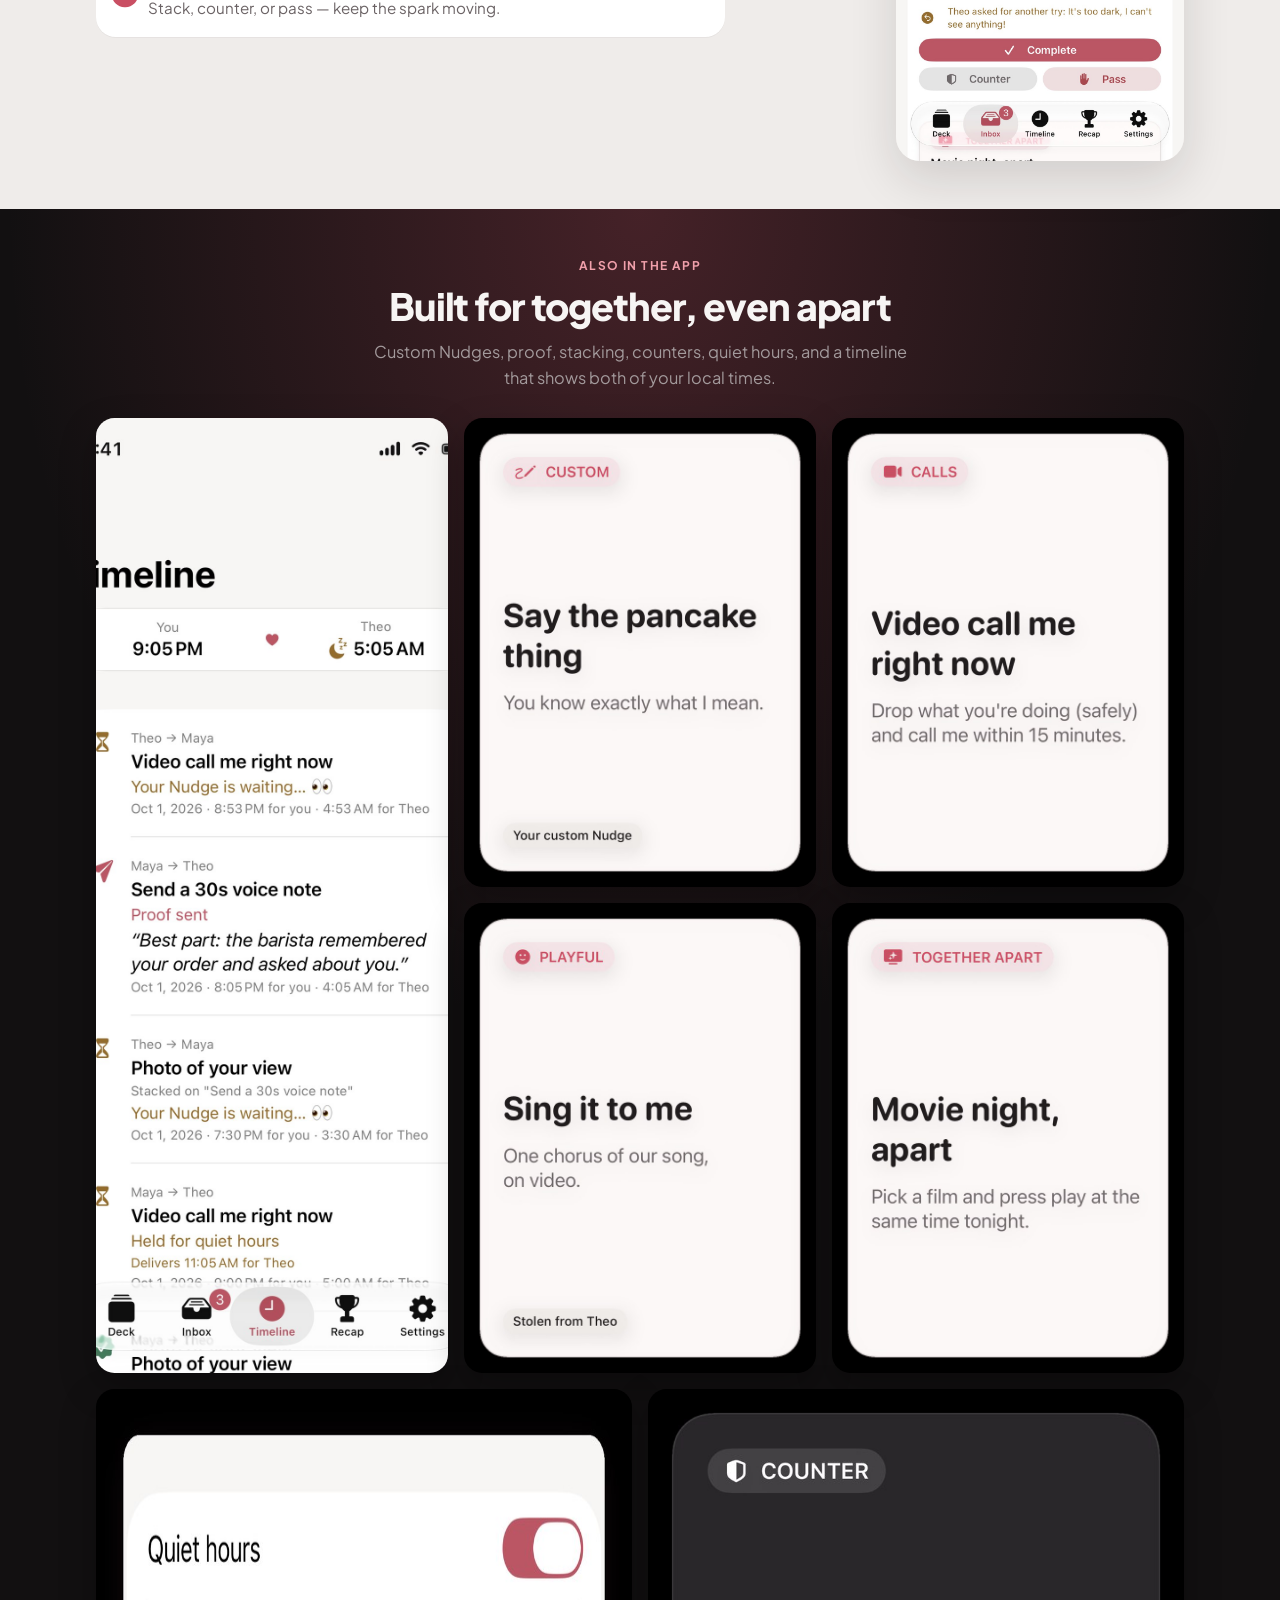
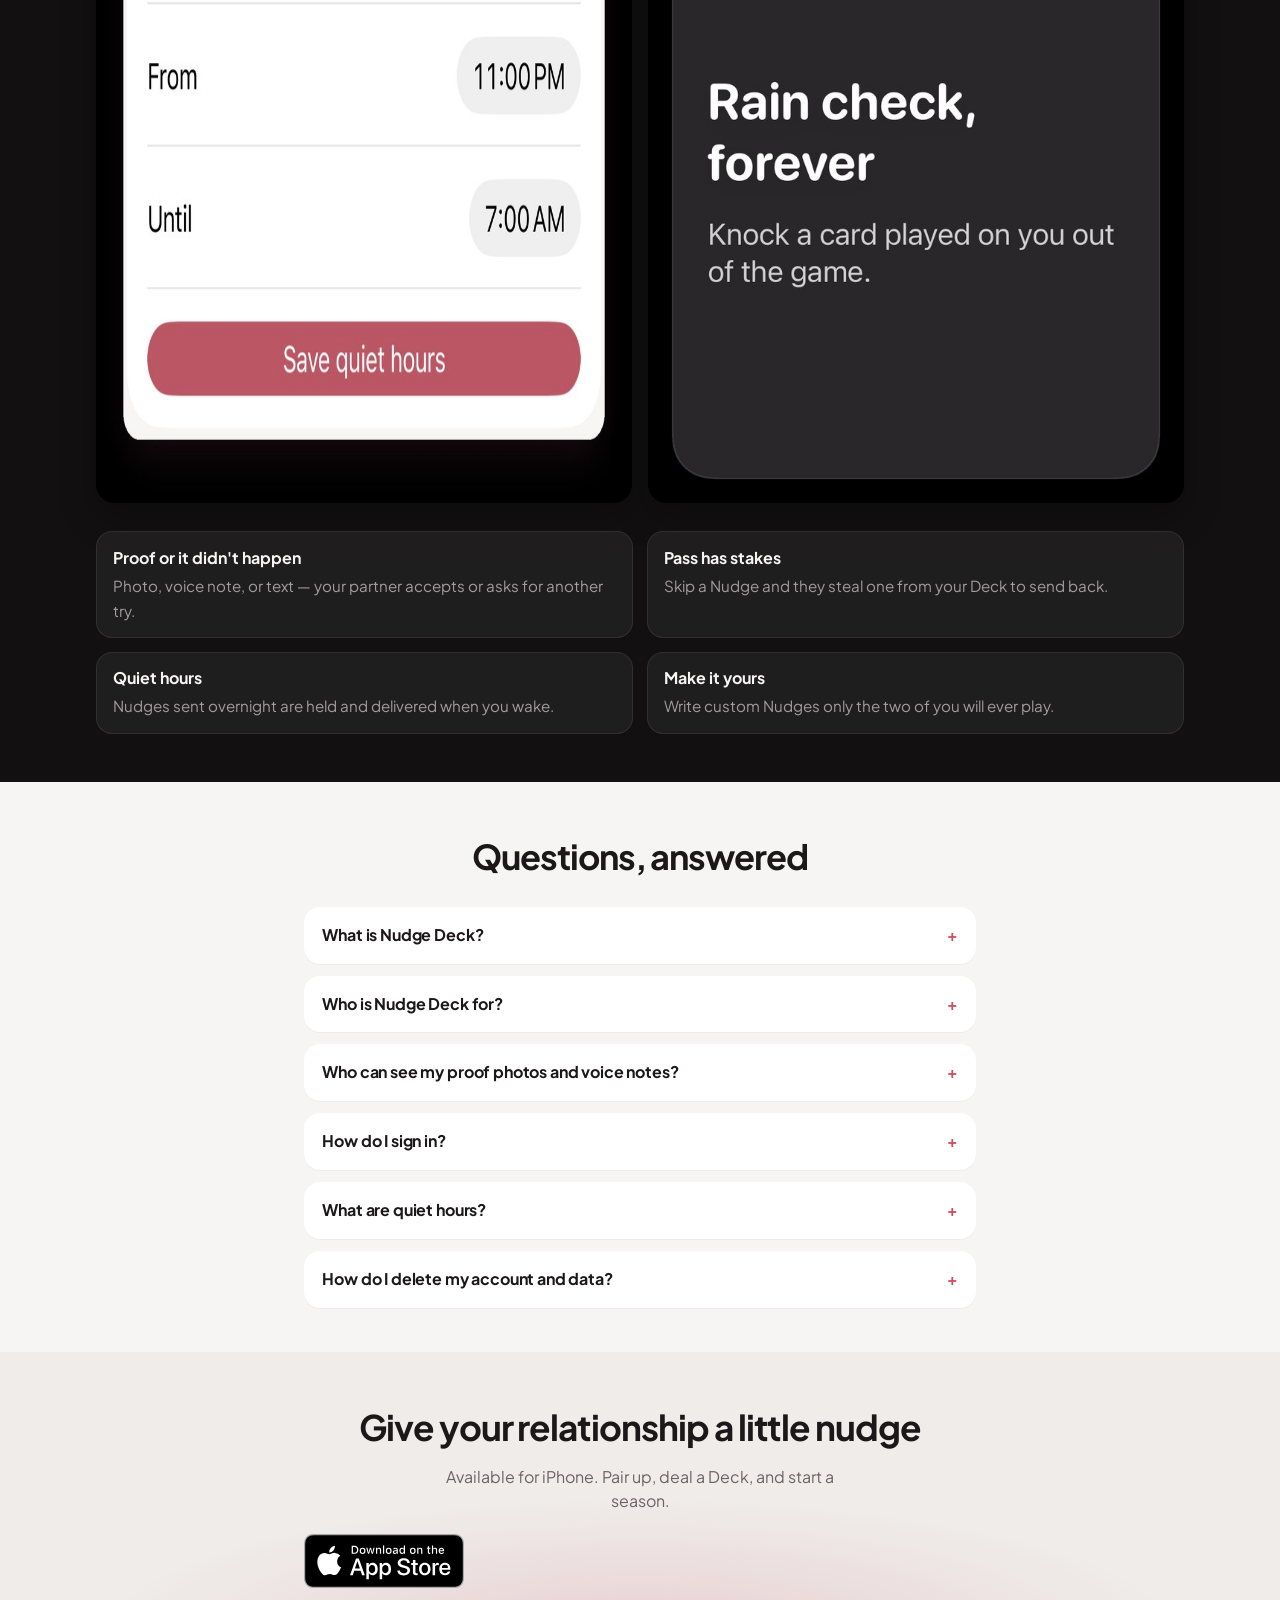
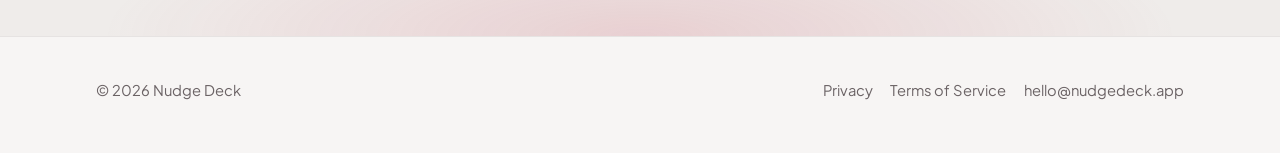
==== commit 204252ee: "Simplify landing to hero, how-it-works, and one features mosaic. Swap App Store marketing shots for " ====
--- a/landing/index.html
+++ b/landing/index.html
@@ -131,7 +131,7 @@
 	<body>
 		<a class="skip-link" href="#main">Skip to content</a>
 		<header class="site-header">
-			<div class="wrap nav">
+			<div class="wrap-wide nav">
 				<a class="brand" href="/">
 					<img src="./assets/brand-icon.png" width="72" height="72" alt="" />
 					<span>Nudge Deck</span>
@@ -141,199 +141,173 @@
 		</header>
 
 		<main id="main">
-			<section class="hero wrap">
-				<p class="eyebrow">For couples</p>
-				<h1>Nudge Deck</h1>
-				<p class="tagline">Little things. More together.</p>
-				<p class="support">
-					A playful couples game — pick a Deck, send a Nudge, share proof, and nudge
-					back.
-				</p>
-				<div class="hero-visual">
-					<img
-						src="./assets/screenshots/01-hero.jpg"
-						width="990"
-						height="2151"
-						alt="Give your relationship a little nudge — Nudge Deck app screenshot"
-						fetchpriority="high"
-					/>
-				</div>
-				<div class="cta-row" id="download">
-					<a
-						class="app-store-badge"
-						id="app-store-link"
-						href="#download"
-						aria-label="Download on the App Store"
-					>
-						<img
-							src="./assets/app-store-badge.svg"
-							width="160"
-							height="54"
-							alt="Download on the App Store"
-						/>
-					</a>
-					<p class="cta-note" id="cta-note">Coming soon on the App Store</p>
+			<section class="hero">
+				<div class="wrap-wide hero-grid">
+					<div class="hero-copy">
+						<p class="eyebrow">For couples</p>
+						<h1>Nudge Deck</h1>
+						<p class="tagline">Little things. More together.</p>
+						<p class="support">
+							A playful couples game — pick a Deck, send a Nudge, share proof, and
+							nudge back.
+						</p>
+						<div class="cta-row" id="download">
+							<a
+								class="app-store-badge"
+								id="app-store-link"
+								href="#download"
+								aria-label="Download on the App Store"
+							>
+								<img
+									src="./assets/app-store-badge.svg"
+									width="160"
+									height="54"
+									alt="Download on the App Store"
+								/>
+							</a>
+							<p class="cta-note" id="cta-note">Coming soon on the App Store</p>
+						</div>
+					</div>
+					<div class="hero-visual">
+						<img
+							src="./assets/screenshots/phone-deck.jpg"
+							width="990"
+							height="2152"
+							alt="Nudge Deck Your Deck screen with a custom Nudge ready to send"
+							fetchpriority="high"
+						/>
+					</div>
 				</div>
 			</section>
 
 			<section class="section soft" aria-labelledby="how-heading">
-				<div class="wrap">
+				<div class="wrap-wide">
 					<p class="section-label">How it works</p>
 					<h2 id="how-heading">Deck → Nudge → respond → Nudge back</h2>
 					<p class="section-copy">
 						You each get a hand of Nudges for the season. Send one when inspiration
 						hits. They complete it, counter it, or pass — then the turn flips.
 					</p>
-					<ol class="steps">
-						<li>
-							<strong>Pair up</strong>
-							<span>Share a short invite code and start a season together.</span>
-						</li>
-						<li>
-							<strong>Send a Nudge</strong>
-							<span>Pick from your Deck — or write a custom one.</span>
-						</li>
-						<li>
-							<strong>Prove it</strong>
-							<span>Photo, voice note, or a quick note seals the deal.</span>
-						</li>
-						<li>
-							<strong>Nudge back</strong>
-							<span>Stack, counter, or pass — keep the spark moving.</span>
-						</li>
-					</ol>
-				</div>
-			</section>
-
-			<section class="section dark" aria-labelledby="inbox-heading">
-				<div class="wrap feature">
-					<div class="copy">
-						<p class="section-label">Inbox</p>
-						<h2 id="inbox-heading">You've been nudged.</h2>
-						<p class="section-copy">
-							See what's on you, complete it, counter it, or pass — without losing
-							the playful stakes.
-						</p>
-					</div>
-					<div class="section-media">
-						<img
-							src="./assets/screenshots/03-inbox.jpg"
-							width="990"
-							height="2151"
-							alt="You've been nudged — Inbox screenshot"
-							loading="lazy"
-						/>
+					<div class="how-grid">
+						<ol class="steps">
+							<li>
+								<strong>Pair up</strong>
+								<span>Share a short invite code and start a season together.</span>
+							</li>
+							<li>
+								<strong>Send a Nudge</strong>
+								<span>Pick from your Deck — or write a custom one.</span>
+							</li>
+							<li>
+								<strong>Prove it</strong>
+								<span>Photo, voice note, or a quick note seals the deal.</span>
+							</li>
+							<li>
+								<strong>Nudge back</strong>
+								<span>Stack, counter, or pass — keep the spark moving.</span>
+							</li>
+						</ol>
+						<div class="how-visual">
+							<img
+								src="./assets/screenshots/phone-inbox.jpg"
+								width="990"
+								height="2152"
+								alt="Inbox with Nudges to complete, counter, or pass"
+								loading="lazy"
+							/>
+						</div>
 					</div>
 				</div>
 			</section>
 
-			<section class="section" aria-labelledby="custom-heading">
-				<div class="wrap feature reverse">
-					<div class="copy">
-						<p class="section-label">Make it yours</p>
-						<h2 id="custom-heading">Pick a Nudge. Or make your own.</h2>
+			<section class="section dark" aria-labelledby="features-heading">
+				<div class="wrap-wide">
+					<div class="features-intro">
+						<p class="section-label">Also in the app</p>
+						<h2 id="features-heading">Built for together, even apart</h2>
 						<p class="section-copy">
-							Play from a shared Deck of prompts — calls, photos, voice notes,
-							playful dares — and write custom Nudges only the two of you get.
+							Custom Nudges, proof, stacking, counters, quiet hours, and a timeline
+							that shows both of your local times.
 						</p>
 					</div>
-					<div class="section-media">
-						<img
-							src="./assets/screenshots/02-custom.jpg"
+
+					<div class="feature-mosaic">
+						<img
+							class="phone"
+							src="./assets/screenshots/phone-timeline.jpg"
 							width="990"
-							height="2151"
-							alt="Pick a Nudge or make your own — Custom Nudge screenshot"
+							height="2152"
+							alt="Timeline of stacked Nudges across time zones"
+							loading="lazy"
+						/>
+						<img
+							class="card"
+							src="./assets/screenshots/card-custom.jpg"
+							width="720"
+							height="960"
+							alt="Custom Nudge card — Say the pancake thing"
+							loading="lazy"
+						/>
+						<img
+							class="card"
+							src="./assets/screenshots/card-calls.jpg"
+							width="720"
+							height="960"
+							alt="Calls Nudge — Video call me right now"
+							loading="lazy"
+						/>
+						<img
+							class="card"
+							src="./assets/screenshots/card-playful.jpg"
+							width="720"
+							height="960"
+							alt="Playful Nudge — Sing it to me"
+							loading="lazy"
+						/>
+						<img
+							class="card"
+							src="./assets/screenshots/card-together.jpg"
+							width="720"
+							height="960"
+							alt="Together Apart Nudge — Movie night, apart"
+							loading="lazy"
+						/>
+						<img
+							class="span-3"
+							src="./assets/screenshots/card-quiet-hours.jpg"
+							width="900"
+							height="711"
+							alt="Quiet hours settings from 11:00 PM until 7:00 AM"
+							loading="lazy"
+						/>
+						<img
+							class="span-3"
+							src="./assets/screenshots/card-counter.jpg"
+							width="720"
+							height="960"
+							alt="Counter card — Rain check, forever"
 							loading="lazy"
 						/>
 					</div>
-				</div>
-			</section>
-
-			<section class="section soft" aria-labelledby="proof-heading">
-				<div class="wrap feature">
-					<div class="copy">
-						<p class="section-label">Nudge complete?</p>
-						<h2 id="proof-heading">Proof or it didn't happen.</h2>
-						<p class="section-copy">
-							Attach a photo, voice note, or written note. Your partner accepts it —
-							or sends it back for another try.
-						</p>
-					</div>
-					<div class="section-media">
-						<img
-							src="./assets/screenshots/04-proof.jpg"
-							width="990"
-							height="2151"
-							alt="Proof or it didn't happen — proof screenshot"
-							loading="lazy"
-						/>
-					</div>
-				</div>
-			</section>
-
-			<section class="section dark" aria-labelledby="pass-heading">
-				<div class="wrap feature reverse">
-					<div class="copy">
-						<p class="section-label">Pass</p>
-						<h2 id="pass-heading">Pass a Nudge. They steal yours.</h2>
-						<p class="section-copy">
-							Not feeling it? Pass — and your partner steals a random Nudge from
-							your Deck to send back.
-						</p>
-					</div>
-					<div class="section-media">
-						<img
-							src="./assets/screenshots/05-pass.jpg"
-							width="990"
-							height="2151"
-							alt="Pass a Nudge. They steal yours. — Pass screenshot"
-							loading="lazy"
-						/>
-					</div>
-				</div>
-			</section>
-
-			<section class="section" aria-labelledby="timeline-heading">
-				<div class="wrap feature">
-					<div class="copy">
-						<p class="section-label">Timeline</p>
-						<h2 id="timeline-heading">Stack one. Nudge them back.</h2>
-						<p class="section-copy">
-							Stack a Nudge on theirs so both stay in play. Follow the thread across
-							time zones — both of your local times, always visible.
-						</p>
-					</div>
-					<div class="section-media">
-						<img
-							src="./assets/screenshots/06-timeline.jpg"
-							width="990"
-							height="2151"
-							alt="Stack one. Nudge them back. — Timeline screenshot"
-							loading="lazy"
-						/>
-					</div>
-				</div>
-			</section>
-
-			<section class="section dark" aria-labelledby="quiet-heading">
-				<div class="wrap feature reverse">
-					<div class="copy">
-						<p class="section-label">Quiet hours</p>
-						<h2 id="quiet-heading">Quiet hours. Nudge later.</h2>
-						<p class="section-copy">
-							Nudges sent during quiet hours are held and delivered when they end —
-							so sleep (and focus) stay sacred.
-						</p>
-					</div>
-					<div class="section-media">
-						<img
-							src="./assets/screenshots/07-quiet-hours.jpg"
-							width="990"
-							height="2151"
-							alt="Quiet hours. Nudge later. — Quiet hours screenshot"
-							loading="lazy"
-						/>
-					</div>
+
+					<ul class="feature-points">
+						<li>
+							<strong>Proof or it didn't happen</strong>
+							<span>Photo, voice note, or text — your partner accepts or asks for another try.</span>
+						</li>
+						<li>
+							<strong>Pass has stakes</strong>
+							<span>Skip a Nudge and they steal one from your Deck to send back.</span>
+						</li>
+						<li>
+							<strong>Quiet hours</strong>
+							<span>Nudges sent overnight are held and delivered when you wake.</span>
+						</li>
+						<li>
+							<strong>Make it yours</strong>
+							<span>Write custom Nudges only the two of you will ever play.</span>
+						</li>
+					</ul>
 				</div>
 			</section>
 
@@ -408,11 +382,11 @@
 		</main>
 
 		<footer class="site-footer">
-			<div class="wrap footer-inner">
+			<div class="wrap-wide footer-inner">
 				<p>© <span id="year">2026</span> Nudge Deck</p>
 				<nav class="footer-links" aria-label="Footer">
-					<a href="./privacy.html">Privacy</a>
-					<a href="./terms.html">Terms of Service</a>
+					<a href="./privacy">Privacy</a>
+					<a href="./terms">Terms of Service</a>
 					<a href="mailto:hello@nudgedeck.app">hello@nudgedeck.app</a>
 				</nav>
 			</div>
--- a/landing/styles.css
+++ b/landing/styles.css
@@ -10,9 +10,9 @@
 	--ink-muted: #6b6365;
 	--surface: #ffffff;
 	--dark: #121011;
-	--dark-elevated: #1b1819;
 	--dark-muted: #a39a9c;
 	--max: 42rem;
+	--max-wide: 68rem;
 	--radius: 1.25rem;
 	--ease: cubic-bezier(0.22, 1, 0.36, 1);
 }
@@ -75,6 +75,11 @@
 	margin-inline: auto;
 }
 
+.wrap-wide {
+	width: min(100% - 2rem, var(--max-wide));
+	margin-inline: auto;
+}
+
 /* Nav */
 .site-header {
 	padding: 1.25rem 0 0.5rem;
@@ -123,22 +128,19 @@
 	background: rgba(201, 79, 99, 0.22);
 }
 
-/* Hero */
+/* Hero — stacked on mobile, split on large screens */
 .hero {
-	padding: 1.5rem 0 2.5rem;
+	padding: 1.5rem 0 2.75rem;
+}
+
+.hero-grid {
+	display: grid;
+	gap: 1.75rem;
+	align-items: center;
+}
+
+.hero-copy {
 	text-align: center;
-}
-
-.hero-visual {
-	margin: 0.5rem auto 1.25rem;
-	width: min(100%, 22rem);
-	animation: rise 0.9s var(--ease) both;
-}
-
-.hero-visual img {
-	width: 100%;
-	border-radius: 1.5rem;
-	box-shadow: 0 24px 60px rgba(28, 23, 24, 0.18);
 }
 
 .eyebrow {
@@ -149,24 +151,24 @@
 	text-transform: uppercase;
 	color: var(--brand);
 	margin-bottom: 0.65rem;
-	animation: rise 0.8s var(--ease) 0.05s both;
+	animation: rise 0.8s var(--ease) both;
 }
 
 .hero h1 {
 	margin: 0;
-	font-size: clamp(2.4rem, 10vw, 3.5rem);
+	font-size: clamp(2.4rem, 10vw, 3.75rem);
 	line-height: 1.05;
 	letter-spacing: -0.04em;
 	font-weight: 800;
-	animation: rise 0.85s var(--ease) 0.1s both;
+	animation: rise 0.85s var(--ease) 0.05s both;
 }
 
 .tagline {
 	margin: 0.85rem 0 0;
-	font-size: clamp(1.15rem, 4vw, 1.45rem);
+	font-size: clamp(1.15rem, 4vw, 1.5rem);
 	font-weight: 600;
 	color: var(--ink);
-	animation: rise 0.9s var(--ease) 0.15s both;
+	animation: rise 0.9s var(--ease) 0.1s both;
 }
 
 .support {
@@ -174,7 +176,7 @@
 	max-width: 28rem;
 	color: var(--ink-muted);
 	font-size: 1.02rem;
-	animation: rise 0.95s var(--ease) 0.2s both;
+	animation: rise 0.95s var(--ease) 0.15s both;
 }
 
 .cta-row {
@@ -183,7 +185,7 @@
 	flex-direction: column;
 	align-items: center;
 	gap: 0.65rem;
-	animation: rise 1s var(--ease) 0.25s both;
+	animation: rise 1s var(--ease) 0.2s both;
 }
 
 .app-store-badge img {
@@ -194,6 +196,18 @@
 	margin: 0;
 	font-size: 0.85rem;
 	color: var(--ink-muted);
+}
+
+.hero-visual {
+	margin: 0 auto;
+	width: min(100%, 18rem);
+	animation: rise 1s var(--ease) 0.15s both;
+}
+
+.hero-visual img {
+	width: 100%;
+	border-radius: 1.75rem;
+	box-shadow: 0 28px 64px rgba(28, 23, 24, 0.18);
 }
 
 /* Sections */
@@ -212,7 +226,7 @@
 
 .section h2 {
 	margin: 0;
-	font-size: clamp(1.7rem, 6vw, 2.25rem);
+	font-size: clamp(1.7rem, 6vw, 2.35rem);
 	line-height: 1.15;
 	letter-spacing: -0.03em;
 	font-weight: 800;
@@ -222,17 +236,13 @@
 	margin: 0.75rem 0 0;
 	color: var(--ink-muted);
 	font-size: 1.02rem;
-}
-
-.section-media {
-	margin: 1.5rem auto 0;
-	width: min(100%, 22rem);
-}
-
-.section-media img {
-	width: 100%;
-	border-radius: 1.35rem;
-	box-shadow: 0 18px 48px rgba(28, 23, 24, 0.16);
+	max-width: 36rem;
+}
+
+.section.soft {
+	background:
+		radial-gradient(80% 60% at 100% 0%, rgba(201, 79, 99, 0.1), transparent 50%),
+		var(--canvas-deep);
 }
 
 .section.dark {
@@ -250,16 +260,17 @@
 	color: #f0a0ab;
 }
 
-.section.soft {
-	background:
-		radial-gradient(80% 60% at 100% 0%, rgba(201, 79, 99, 0.1), transparent 50%),
-		var(--canvas-deep);
-}
-
 /* How it works */
+.how-grid {
+	display: grid;
+	gap: 1.75rem;
+	margin-top: 1.75rem;
+	align-items: start;
+}
+
 .steps {
 	list-style: none;
-	margin: 1.75rem 0 0;
+	margin: 0;
 	padding: 0;
 	display: grid;
 	gap: 0.85rem;
@@ -303,15 +314,70 @@
 	font-size: 0.95rem;
 }
 
-/* Feature bands */
-.feature {
+.how-visual {
+	width: min(100%, 16rem);
+	margin: 0 auto;
+}
+
+.how-visual img {
+	width: 100%;
+	border-radius: 1.5rem;
+	box-shadow: 0 18px 48px rgba(28, 23, 24, 0.14);
+}
+
+/* Features — one section */
+.features-intro {
+	text-align: center;
+	max-width: 34rem;
+	margin: 0 auto;
+}
+
+.features-intro .section-copy {
+	margin-inline: auto;
+}
+
+.feature-mosaic {
+	margin-top: 1.75rem;
 	display: grid;
-	gap: 0.25rem;
-	text-align: center;
-}
-
-.feature .section-media {
-	order: -1;
+	gap: 0.85rem;
+	grid-template-columns: 1fr 1fr;
+}
+
+.feature-mosaic .phone {
+	grid-column: 1 / -1;
+	width: min(100%, 16rem);
+	margin: 0 auto;
+}
+
+.feature-mosaic img {
+	width: 100%;
+	border-radius: 1.15rem;
+	box-shadow: 0 14px 36px rgba(0, 0, 0, 0.28);
+}
+
+.feature-points {
+	margin: 1.75rem 0 0;
+	padding: 0;
+	list-style: none;
+	display: grid;
+	gap: 0.75rem;
+}
+
+.feature-points li {
+	padding: 0.85rem 1rem;
+	border-radius: 1rem;
+	background: rgba(255, 255, 255, 0.06);
+	border: 1px solid rgba(255, 255, 255, 0.08);
+}
+
+.feature-points strong {
+	display: block;
+	margin-bottom: 0.2rem;
+}
+
+.feature-points span {
+	color: var(--dark-muted);
+	font-size: 0.95rem;
 }
 
 /* FAQ */
@@ -478,42 +544,99 @@
 	}
 }
 
+/* Tablet+ — how-it-works side by side */
 @media (min-width: 720px) {
 	.wrap {
-		width: min(100% - 3rem, 46rem);
-	}
-
-	.hero {
-		padding-top: 2rem;
-	}
-
-	.hero-visual,
-	.section-media {
-		width: min(100%, 24rem);
-	}
-
-	.feature {
-		grid-template-columns: 1fr 1fr;
+		width: min(100% - 3rem, var(--max));
+	}
+
+	.wrap-wide {
+		width: min(100% - 3rem, var(--max-wide));
+	}
+
+	.how-grid {
+		grid-template-columns: 1.2fr 0.8fr;
 		align-items: center;
-		text-align: left;
-		gap: 2rem;
-	}
-
-	.feature .section-media {
-		order: 0;
+		gap: 2.5rem;
+	}
+
+	.how-visual {
 		margin: 0;
 		width: 100%;
-	}
-
-	.feature.reverse .copy {
-		order: 1;
-	}
-
-	.feature.reverse .section-media {
-		order: 0;
-	}
-
-	.steps {
+		max-width: 18rem;
+		justify-self: end;
+	}
+
+	.feature-mosaic {
+		grid-template-columns: repeat(6, 1fr);
+		gap: 1rem;
+		align-items: stretch;
+	}
+
+	.feature-mosaic .phone {
+		grid-column: span 2;
+		grid-row: span 2;
+		width: 100%;
+		margin: 0;
+		align-self: stretch;
+	}
+
+	.feature-mosaic .phone img,
+	.feature-mosaic .phone {
+		height: 100%;
+		object-fit: cover;
+	}
+
+	.feature-mosaic .card {
+		grid-column: span 2;
+	}
+
+	.feature-mosaic .span-2 {
+		grid-column: span 2;
+	}
+
+	.feature-mosaic .span-3 {
+		grid-column: span 3;
+	}
+
+	.feature-points {
 		grid-template-columns: 1fr 1fr;
-	}
-}
+		gap: 0.85rem;
+	}
+}
+
+/* Desktop hero — two columns */
+@media (min-width: 900px) {
+	.hero {
+		padding: 2.5rem 0 3.5rem;
+	}
+
+	.hero-grid {
+		grid-template-columns: 1.05fr 0.95fr;
+		gap: 3rem;
+		min-height: min(70vh, 40rem);
+	}
+
+	.hero-copy {
+		text-align: left;
+	}
+
+	.support {
+		margin-left: 0;
+		margin-right: 0;
+	}
+
+	.cta-row {
+		align-items: flex-start;
+	}
+
+	.hero-visual {
+		width: min(100%, 22rem);
+		margin: 0;
+		justify-self: end;
+	}
+
+	.hero h1 {
+		font-size: clamp(3rem, 5vw, 4rem);
+	}
+}
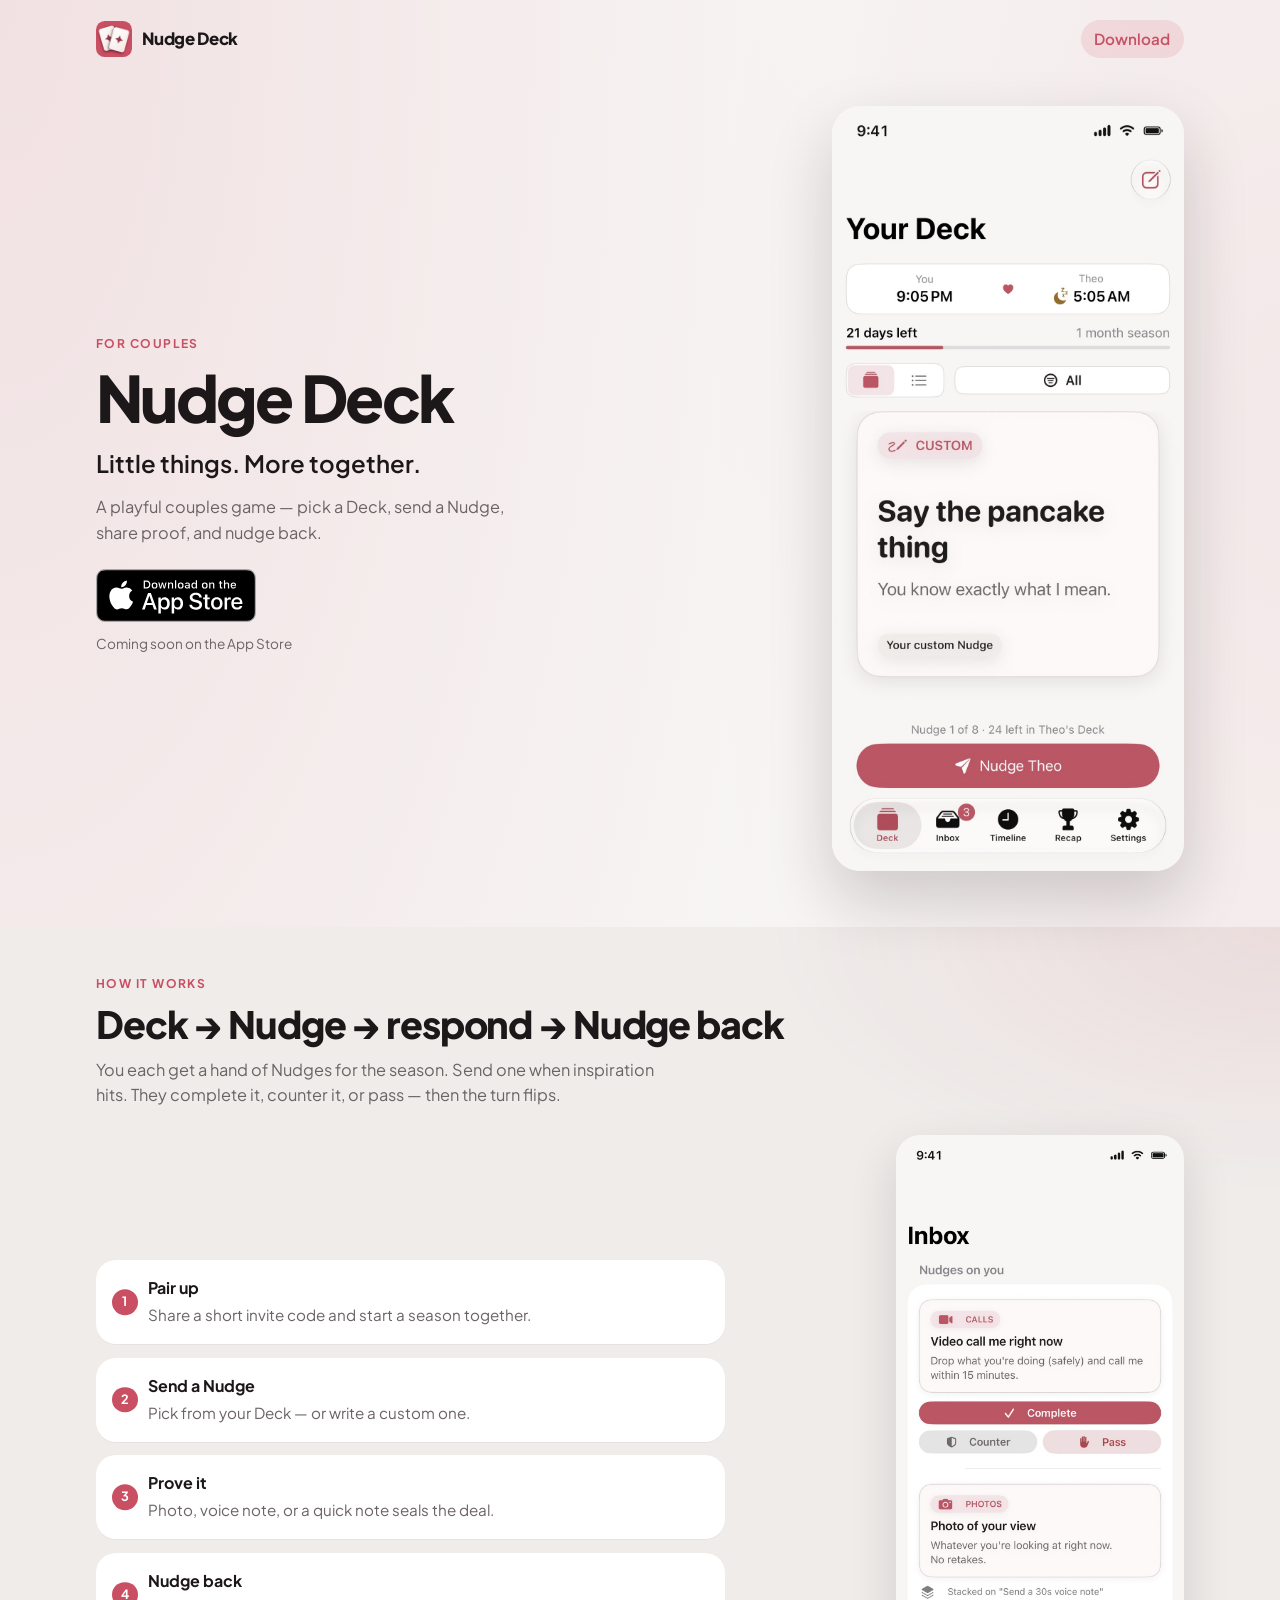
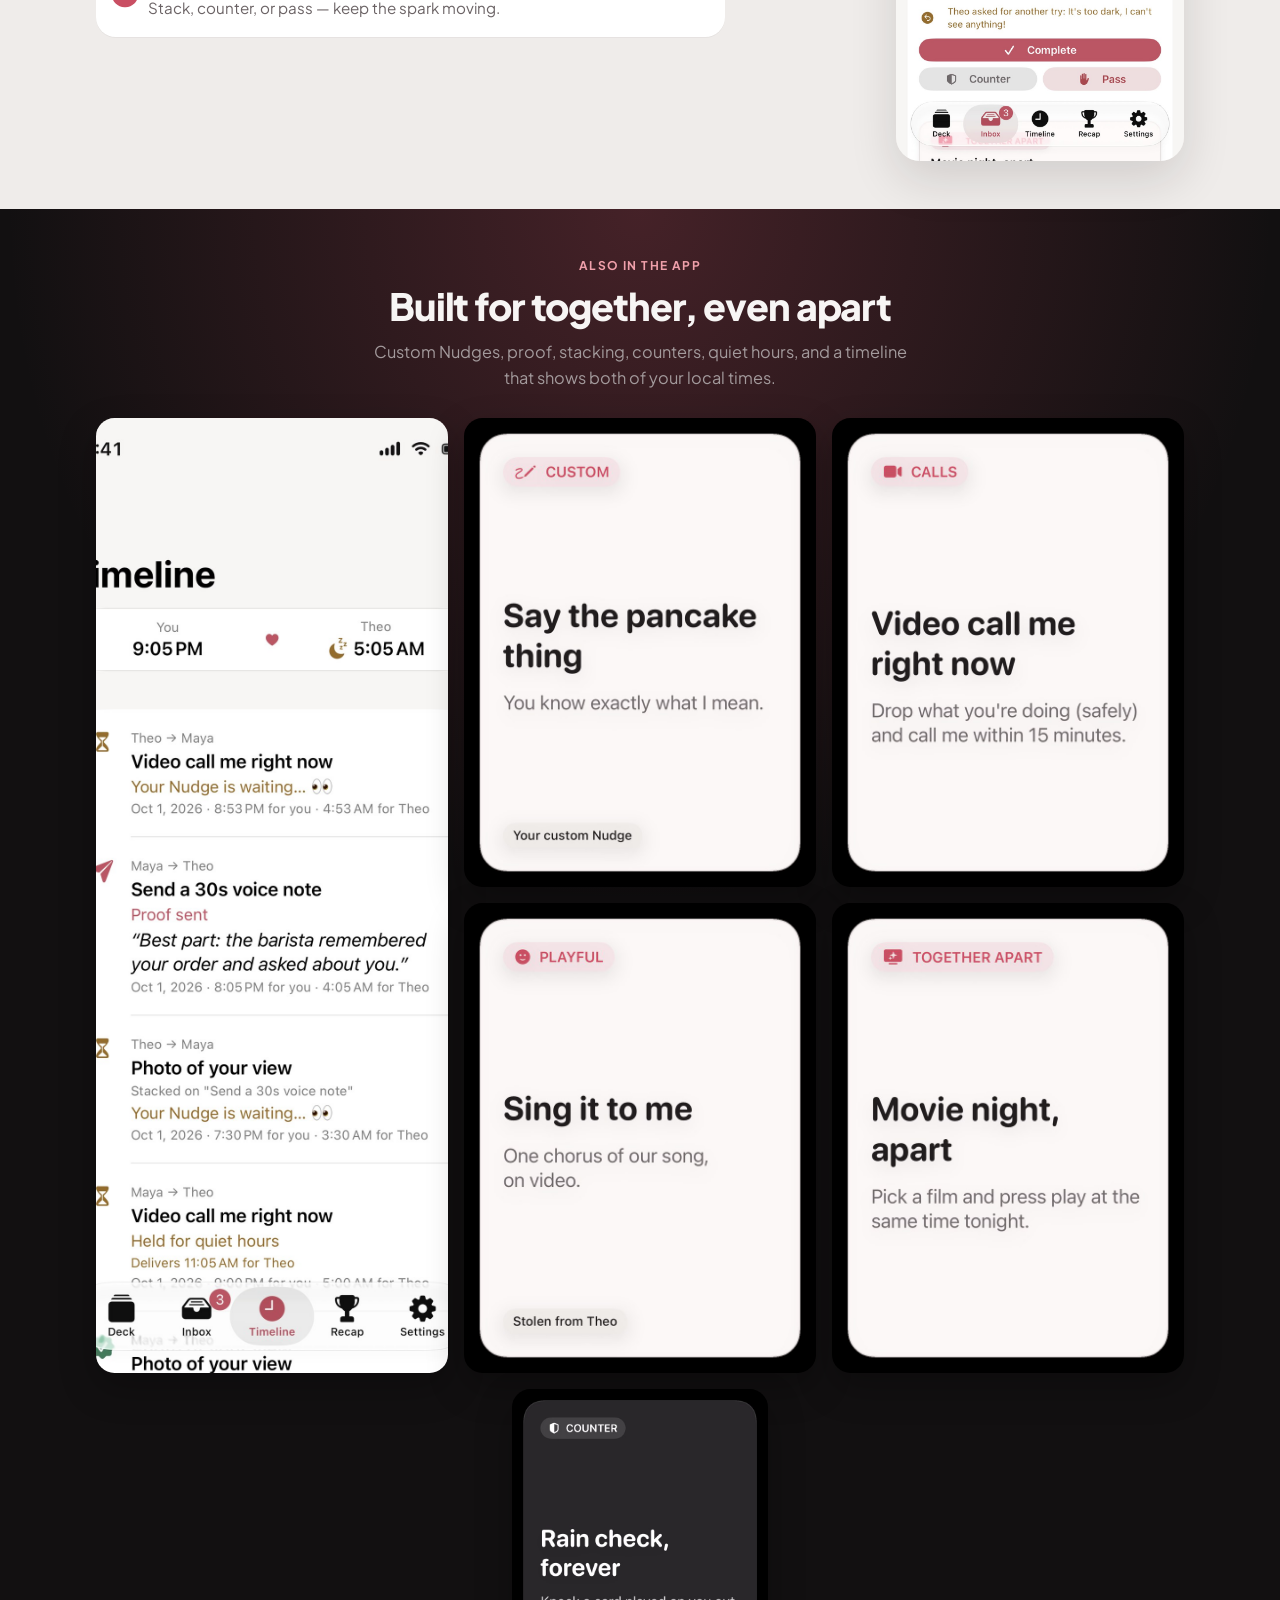
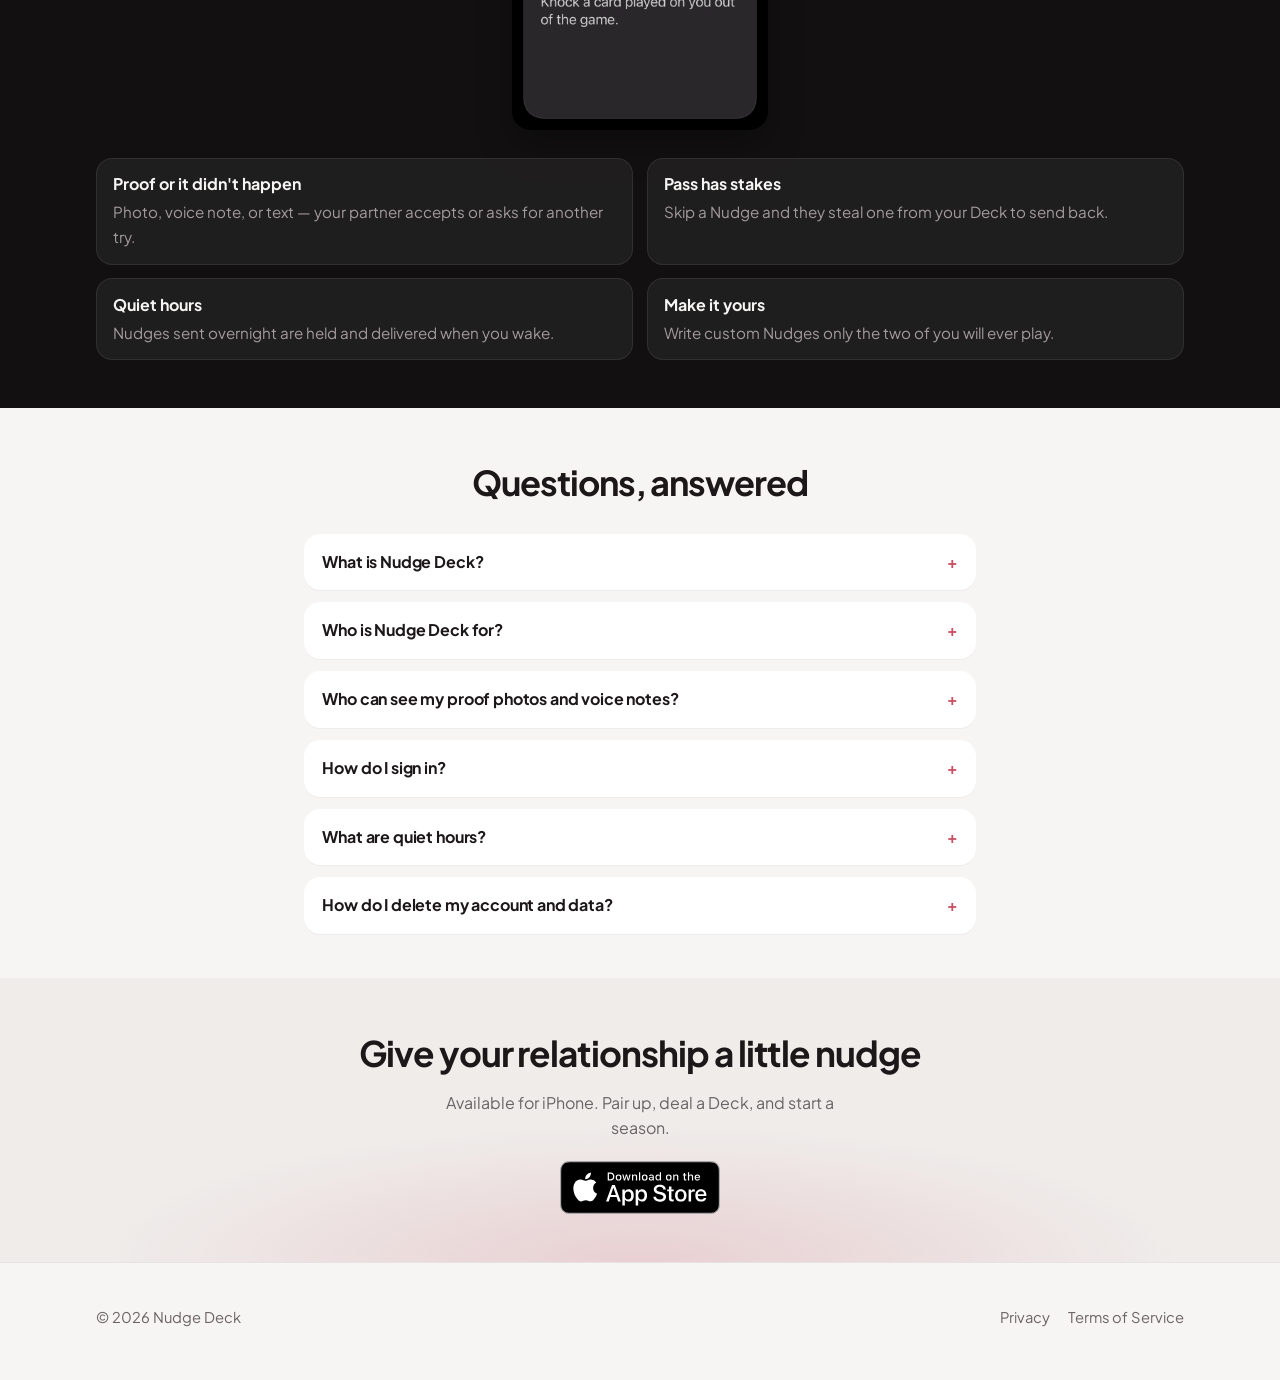
==== commit d69d875b: "Tidy features mosaic and footer CTA. Drop quiet-hours card, center the bottom App Store button, and " ====
--- a/landing/index.html
+++ b/landing/index.html
@@ -273,15 +273,7 @@
 							loading="lazy"
 						/>
 						<img
-							class="span-3"
-							src="./assets/screenshots/card-quiet-hours.jpg"
-							width="900"
-							height="711"
-							alt="Quiet hours settings from 11:00 PM until 7:00 AM"
-							loading="lazy"
-						/>
-						<img
-							class="span-3"
+							class="card counter-card"
 							src="./assets/screenshots/card-counter.jpg"
 							width="720"
 							height="960"
@@ -387,7 +379,6 @@
 				<nav class="footer-links" aria-label="Footer">
 					<a href="./privacy">Privacy</a>
 					<a href="./terms">Terms of Service</a>
-					<a href="mailto:hello@nudgedeck.app">hello@nudgedeck.app</a>
 				</nav>
 			</div>
 		</footer>
--- a/landing/styles.css
+++ b/landing/styles.css
@@ -436,6 +436,13 @@
 		var(--canvas-deep);
 }
 
+.download .wrap {
+	display: flex;
+	flex-direction: column;
+	align-items: center;
+	text-align: center;
+}
+
 .download h2 {
 	margin: 0;
 	font-size: clamp(1.7rem, 6vw, 2.2rem);
@@ -446,6 +453,15 @@
 	margin: 0.65rem auto 1.25rem;
 	max-width: 26rem;
 	color: var(--ink-muted);
+}
+
+.download .app-store-badge {
+	display: inline-flex;
+	justify-content: center;
+}
+
+.download .app-store-badge img {
+	margin-inline: auto;
 }
 
 /* Footer */
@@ -599,6 +615,13 @@
 		grid-column: span 3;
 	}
 
+	.feature-mosaic .counter-card {
+		grid-column: 3 / 5;
+		justify-self: center;
+		width: 100%;
+		max-width: 16rem;
+	}
+
 	.feature-points {
 		grid-template-columns: 1fr 1fr;
 		gap: 0.85rem;
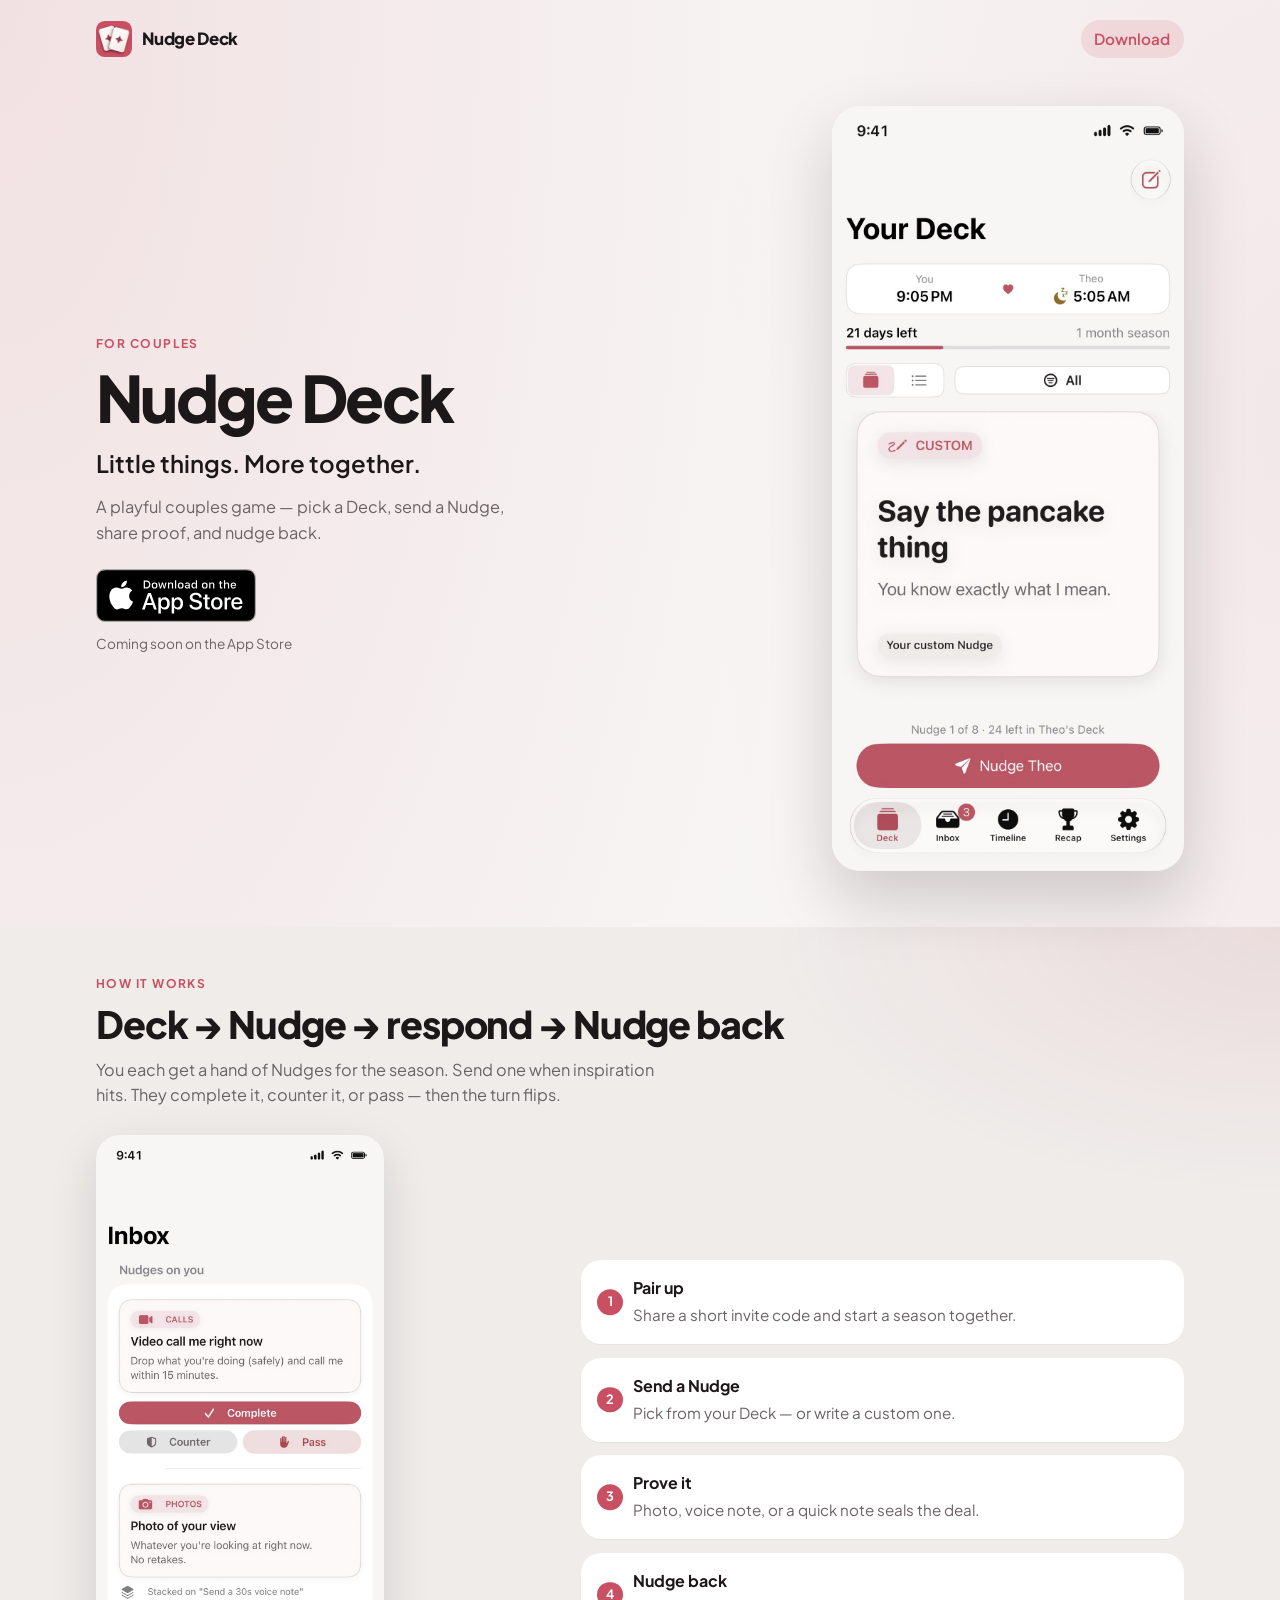
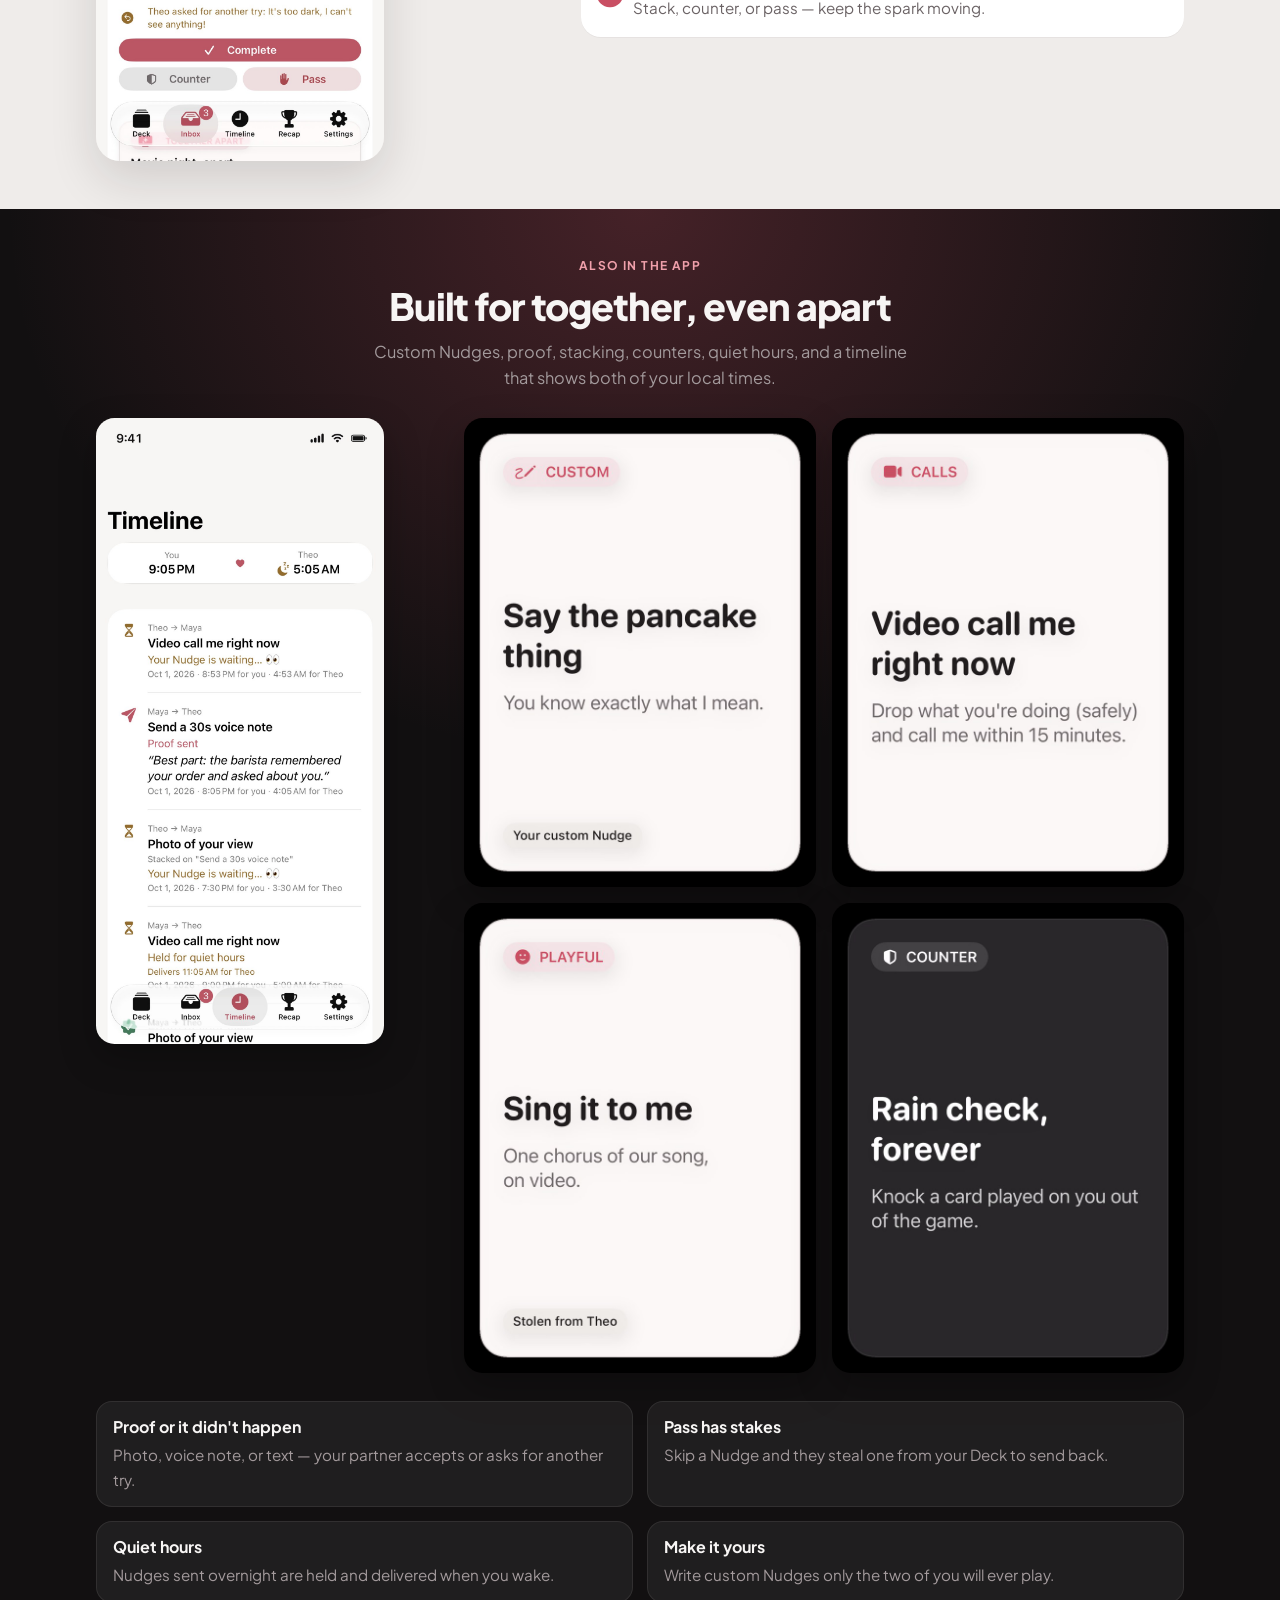
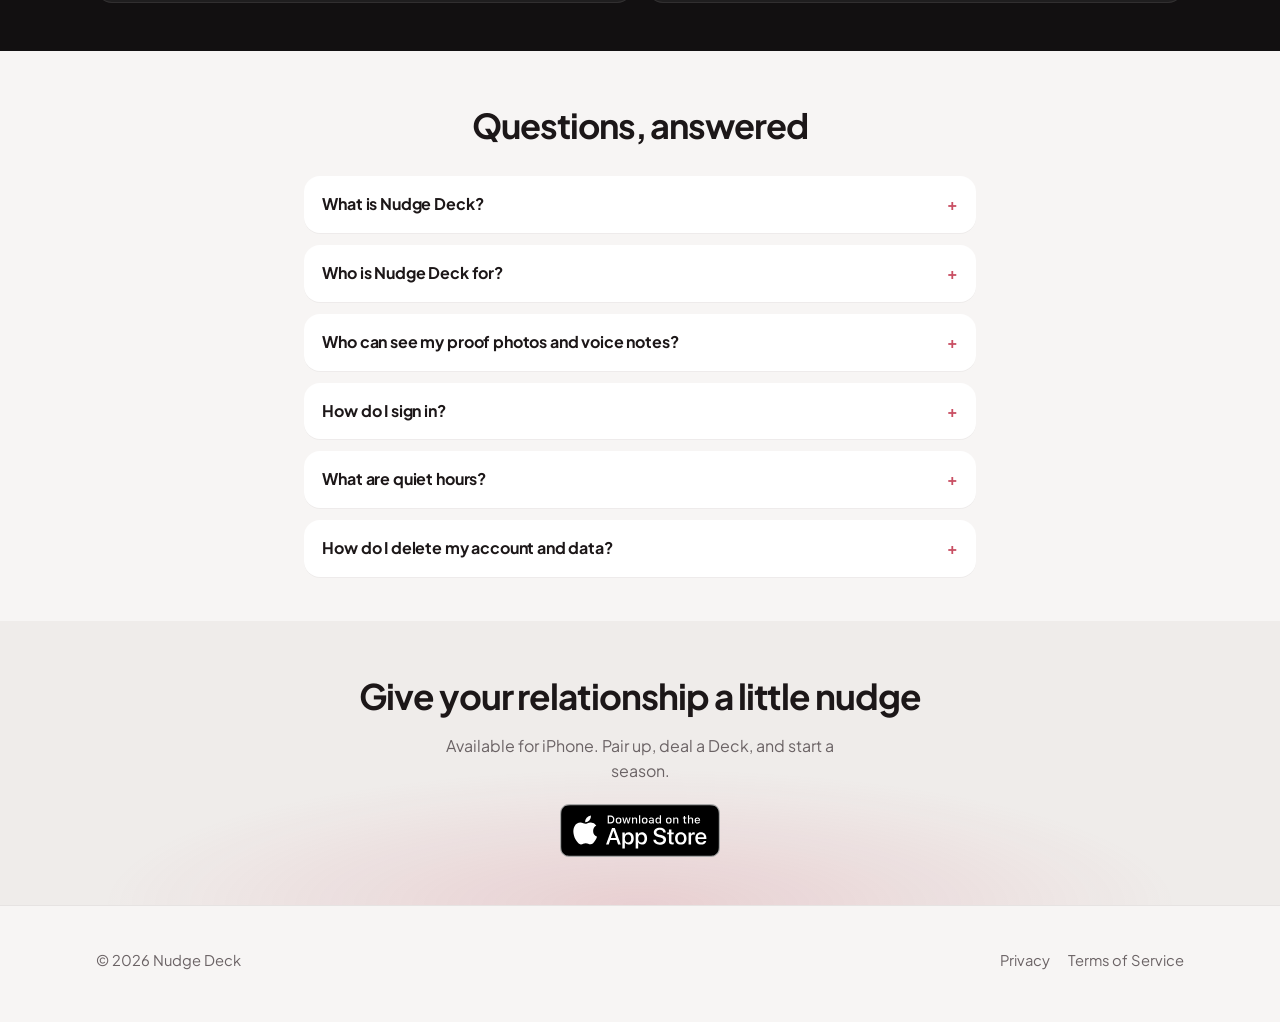
==== commit fc425b33: "Flip How it works columns and fix Timeline mosaic crop. Show the inbox phone on the left, keep the T" ====
--- a/landing/index.html
+++ b/landing/index.html
@@ -189,6 +189,15 @@
 						hits. They complete it, counter it, or pass — then the turn flips.
 					</p>
 					<div class="how-grid">
+						<div class="how-visual">
+							<img
+								src="./assets/screenshots/phone-inbox.jpg"
+								width="990"
+								height="2152"
+								alt="Inbox with Nudges to complete, counter, or pass"
+								loading="lazy"
+							/>
+						</div>
 						<ol class="steps">
 							<li>
 								<strong>Pair up</strong>
@@ -207,15 +216,6 @@
 								<span>Stack, counter, or pass — keep the spark moving.</span>
 							</li>
 						</ol>
-						<div class="how-visual">
-							<img
-								src="./assets/screenshots/phone-inbox.jpg"
-								width="990"
-								height="2152"
-								alt="Inbox with Nudges to complete, counter, or pass"
-								loading="lazy"
-							/>
-						</div>
 					</div>
 				</div>
 			</section>
@@ -266,14 +266,6 @@
 						/>
 						<img
 							class="card"
-							src="./assets/screenshots/card-together.jpg"
-							width="720"
-							height="960"
-							alt="Together Apart Nudge — Movie night, apart"
-							loading="lazy"
-						/>
-						<img
-							class="card counter-card"
 							src="./assets/screenshots/card-counter.jpg"
 							width="720"
 							height="960"
--- a/landing/styles.css
+++ b/landing/styles.css
@@ -571,7 +571,7 @@
 	}
 
 	.how-grid {
-		grid-template-columns: 1.2fr 0.8fr;
+		grid-template-columns: 0.85fr 1.15fr;
 		align-items: center;
 		gap: 2.5rem;
 	}
@@ -580,46 +580,30 @@
 		margin: 0;
 		width: 100%;
 		max-width: 18rem;
-		justify-self: end;
+		justify-self: start;
 	}
 
 	.feature-mosaic {
 		grid-template-columns: repeat(6, 1fr);
 		gap: 1rem;
-		align-items: stretch;
+		align-items: start;
 	}
 
 	.feature-mosaic .phone {
 		grid-column: span 2;
 		grid-row: span 2;
 		width: 100%;
+		max-width: 18rem;
 		margin: 0;
-		align-self: stretch;
-	}
-
-	.feature-mosaic .phone img,
-	.feature-mosaic .phone {
-		height: 100%;
-		object-fit: cover;
+		height: auto;
+		object-fit: contain;
+		align-self: start;
 	}
 
 	.feature-mosaic .card {
 		grid-column: span 2;
-	}
-
-	.feature-mosaic .span-2 {
-		grid-column: span 2;
-	}
-
-	.feature-mosaic .span-3 {
-		grid-column: span 3;
-	}
-
-	.feature-mosaic .counter-card {
-		grid-column: 3 / 5;
-		justify-self: center;
-		width: 100%;
-		max-width: 16rem;
+		height: auto;
+		object-fit: contain;
 	}
 
 	.feature-points {
